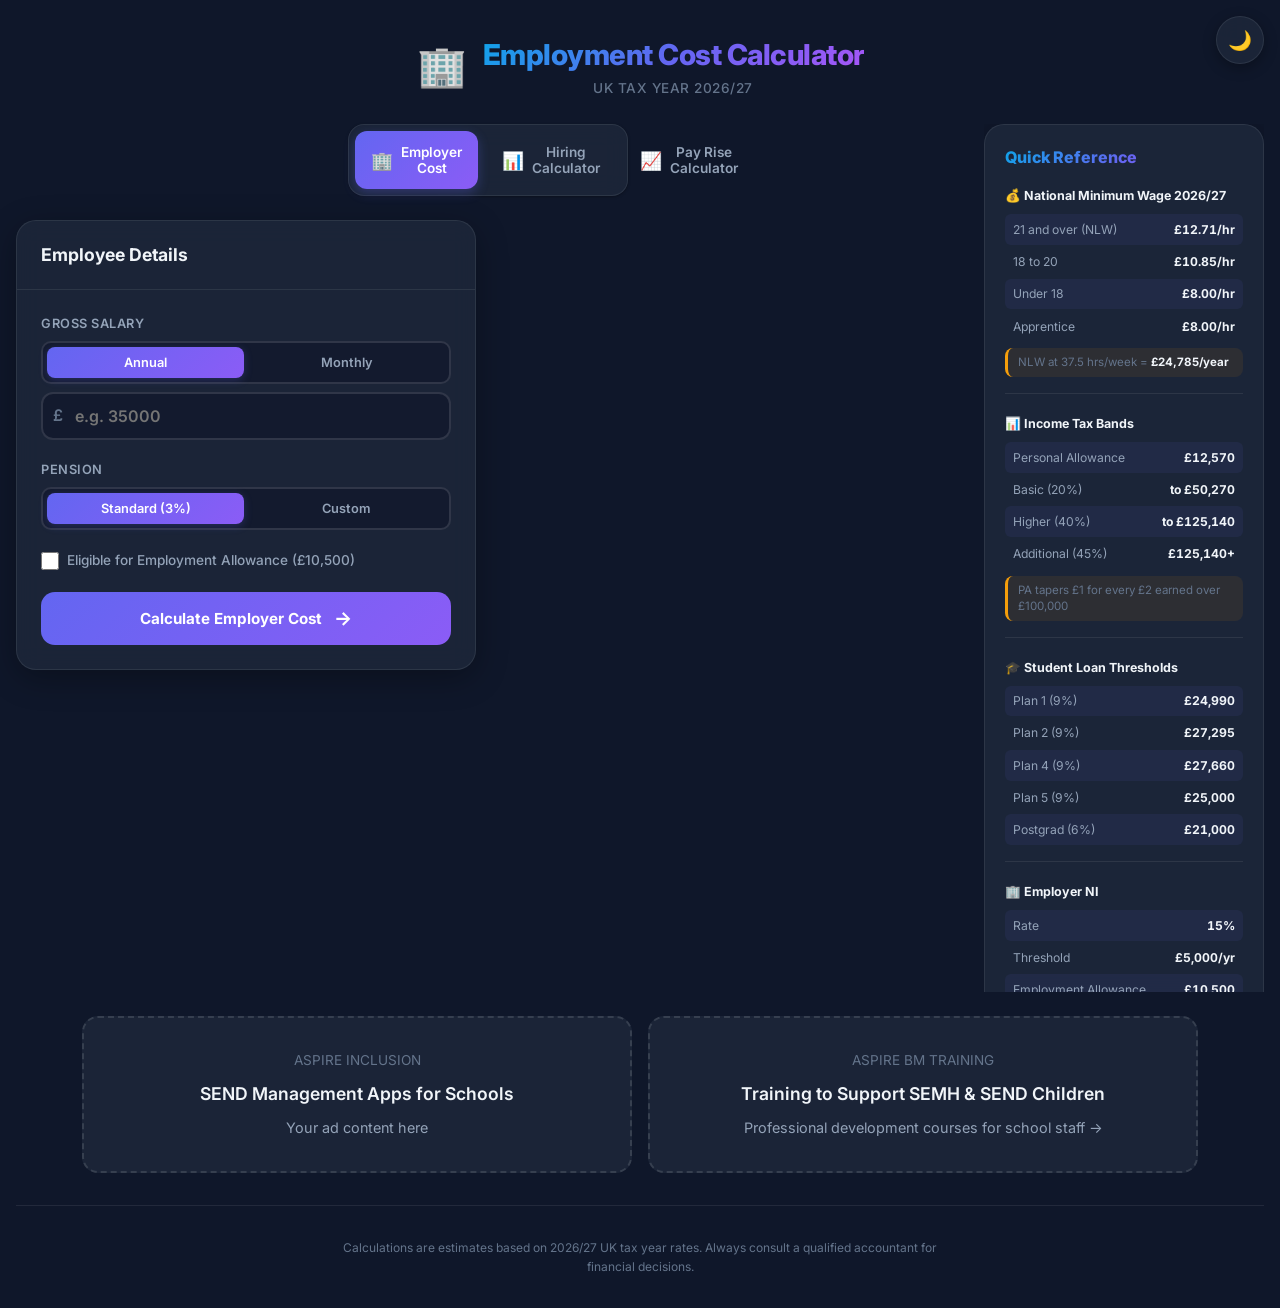
==== business.html @ 7f082a2c "Update Aspire BM Training ad with link and SEMH/SEND description" ====
<!DOCTYPE html>
<html lang="en" data-theme="dark">
<head>
    <meta charset="UTF-8">
    <meta name="viewport" content="width=device-width, initial-scale=1.0">
    <title>UK Employment Cost Calculator | 2026/27 Tax Year</title>
    <meta name="description" content="Calculate UK employment costs including employer NI, pension contributions, hiring impact analysis and pay rise modelling for the 2026/27 tax year.">
    <link rel="preconnect" href="https://fonts.googleapis.com">
    <link rel="preconnect" href="https://fonts.gstatic.com" crossorigin>
    <link href="https://fonts.googleapis.com/css2?family=Inter:wght@300;400;500;600;700;800&display=swap" rel="stylesheet">
    <link rel="stylesheet" href="styles.css">
</head>
<body>
    <!-- Theme Toggle -->
    <button id="themeToggle" class="theme-toggle" aria-label="Toggle theme">
        <span class="theme-icon sun">☀️</span>
        <span class="theme-icon moon">🌙</span>
    </button>

    <div class="app-container">
        <!-- Header -->
        <header class="app-header">
            <div class="header-content">
                <div class="logo-area">
                    <div class="logo-icon">🏢</div>
                    <div>
                        <h1>Employment Cost Calculator</h1>
                        <p class="subtitle">UK Tax Year 2026/27</p>
                    </div>
                </div>


            </div>
        </header>

        <div class="main-layout">
            <!-- Main Content -->
            <main class="main-content">
                <!-- Tab Navigation -->
                <nav class="tab-nav" role="tablist">
                    <button class="tab-btn active" role="tab" data-tab="employer" aria-selected="true" id="tab-employer">
                        <span class="tab-icon">🏢</span>
                        <span class="tab-label">Employer Cost</span>
                    </button>
                    <button class="tab-btn" role="tab" data-tab="hiring" aria-selected="false" id="tab-hiring">
                        <span class="tab-icon">📊</span>
                        <span class="tab-label">Hiring Calculator</span>
                    </button>
                    <button class="tab-btn" role="tab" data-tab="payrise" aria-selected="false" id="tab-payrise">
                        <span class="tab-icon">📈</span>
                        <span class="tab-label">Pay Rise Calculator</span>
                    </button>
                </nav>

                <!-- Tab 1: Employer Cost -->
                <section class="tab-panel active" id="panel-employer" role="tabpanel" aria-labelledby="tab-employer">
                    <div class="panel-grid">
                        <div class="card input-card">
                            <div class="card-header">
                                <h2>Employee Details</h2>
                            </div>
                            <div class="card-body">
                                <div class="form-group">
                                    <label for="er-salary">Gross Salary</label>
                                    <div class="toggle-switch-group" style="margin-bottom:0.5rem;">
                                        <button class="toggle-btn active" id="er-salary-annual" type="button">Annual</button>
                                        <button class="toggle-btn" id="er-salary-monthly" type="button">Monthly</button>
                                    </div>
                                    <div class="input-wrapper currency">
                                        <span class="input-prefix">£</span>
                                        <input type="number" id="er-salary" placeholder="e.g. 35000" min="0" step="100">
                                    </div>
                                    <div class="info-badge" id="er-salary-conversion" style="margin-top:0.4rem;display:none;"></div>
                                </div>

                                <div class="form-group">
                                    <label>Pension</label>
                                    <div class="toggle-switch-group">
                                        <button class="toggle-btn active" id="er-pension-standard" data-pension="standard">Standard (3%)</button>
                                        <button class="toggle-btn" id="er-pension-custom" data-pension="custom">Custom</button>
                                    </div>
                                    <div class="pension-details hidden" id="er-pension-custom-info">
                                        <div class="form-group-sm">
                                            <label for="er-pension-pct">Employer Pension %</label>
                                            <div class="input-wrapper percent">
                                                <input type="number" id="er-pension-pct" value="3" min="0" max="100" step="0.5">
                                                <span class="input-suffix">%</span>
                                            </div>
                                        </div>
                                    </div>
                                </div>

                                <div class="form-group">
                                    <label class="checkbox-label single">
                                        <input type="checkbox" id="er-employment-allowance">
                                        <span class="checkmark"></span>
                                        Eligible for Employment Allowance (£10,500)
                                    </label>
                                </div>

                                <button class="btn-calculate" id="btn-calc-employer" type="button">
                                    <span>Calculate Employer Cost</span>
                                    <span class="btn-icon">→</span>
                                </button>
                            </div>
                        </div>

                        <div class="card results-card" id="employer-results" style="display:none;">
                            <div class="card-header">
                                <h2>Total Employer Cost</h2>
                            </div>
                            <div class="card-body">
                                <div class="hero-result">
                                    <div class="hero-amount">
                                        <div class="hero-label">Monthly Total Cost</div>
                                        <div class="hero-value" id="er-res-monthly-total">£0.00</div>
                                    </div>
                                    <div class="hero-amount secondary">
                                        <div class="hero-label">Annual Total Cost</div>
                                        <div class="hero-value" id="er-res-annual-total">£0.00</div>
                                    </div>
                                </div>

                                <div class="deductions-breakdown">
                                    <h3>Cost Breakdown (Annual)</h3>
                                    <div class="breakdown-list">
                                        <div class="breakdown-row">
                                            <span class="breakdown-label">Gross Salary</span>
                                            <span class="breakdown-value" id="er-res-salary">£0.00</span>
                                        </div>
                                        <div class="breakdown-row">
                                            <span class="breakdown-label">Employer National Insurance</span>
                                            <span class="breakdown-value" id="er-res-erni">£0.00</span>
                                        </div>
                                        <div class="breakdown-row">
                                            <span class="breakdown-label">Employer Pension</span>
                                            <span class="breakdown-value" id="er-res-pension">£0.00</span>
                                        </div>
                                        <div class="breakdown-row" id="er-row-allowance" style="display:none;">
                                            <span class="breakdown-label">Employment Allowance</span>
                                            <span class="breakdown-value positive" id="er-res-allowance">-£0.00</span>
                                        </div>
                                        <div class="breakdown-divider"></div>
                                        <div class="breakdown-row total" id="er-base-total-row">
                                            <span class="breakdown-label">Base Employment Cost</span>
                                            <span class="breakdown-value" id="er-res-base-total">£0.00</span>
                                        </div>
                                    </div>
                                </div>

                                <!-- Additional Costs -->
                                <div class="additional-costs-section">
                                    <h3>Additional Costs</h3>
                                    <div id="additional-costs-list"></div>
                                    <div class="add-cost-form">
                                        <div class="form-row">
                                            <input type="text" id="add-cost-name" placeholder="e.g. Software license" class="input-standard">
                                            <div class="input-wrapper currency small">
                                                <span class="input-prefix">£</span>
                                                <input type="number" id="add-cost-amount" placeholder="Monthly" min="0" step="1">
                                            </div>
                                            <button class="btn-add" id="btn-add-cost" type="button">+ Add</button>
                                        </div>
                                    </div>
                                    <div class="breakdown-divider"></div>
                                    <div class="breakdown-row total grand-total">
                                        <span class="breakdown-label">Total with Additional Costs (Annual)</span>
                                        <span class="breakdown-value" id="er-res-grand-total">£0.00</span>
                                    </div>
                                    <div class="breakdown-row total">
                                        <span class="breakdown-label">Total with Additional Costs (Monthly)</span>
                                        <span class="breakdown-value" id="er-res-grand-total-monthly">£0.00</span>
                                    </div>
                                </div>
                            </div>
                        </div>
                    </div>
                </section>

                <!-- Tab 3: Hiring Calculator -->
                <section class="tab-panel" id="panel-hiring" role="tabpanel" aria-labelledby="tab-hiring">
                    <div class="panel-stack">
                        <div class="card input-card">
                            <div class="card-header">
                                <h2>Company Information</h2>
                            </div>
                            <div class="card-body">
                                <div class="form-row three-col">
                                    <div class="form-group">
                                        <label for="hire-revenue">Annual Revenue</label>
                                        <div class="input-wrapper currency">
                                            <span class="input-prefix">£</span>
                                            <input type="number" id="hire-revenue" placeholder="e.g. 500000" min="0" step="1000">
                                        </div>
                                    </div>
                                    <div class="form-group">
                                        <label for="hire-profit">Annual Profit (before tax)</label>
                                        <div class="input-wrapper currency">
                                            <span class="input-prefix">£</span>
                                            <input type="number" id="hire-profit" placeholder="e.g. 100000" min="0" step="1000">
                                        </div>
                                    </div>
                                    <div class="form-group">
                                        <label for="hire-current-payroll">Current Annual Payroll</label>
                                        <div class="input-wrapper currency">
                                            <span class="input-prefix">£</span>
                                            <input type="number" id="hire-current-payroll" placeholder="e.g. 200000" min="0" step="1000">
                                        </div>
                                    </div>
                                </div>

                                <div class="form-group">
                                    <label class="checkbox-label single">
                                        <input type="checkbox" id="hire-employment-allowance">
                                        <span class="checkmark"></span>
                                        Already claiming Employment Allowance
                                    </label>
                                </div>

                                <button class="btn-calculate" id="btn-calc-payroll" type="button" style="background: linear-gradient(135deg, #0ea5e9 0%, #6366f1 100%);">
                                    <span>Calculate Payroll Summary</span>
                                    <span class="btn-icon">→</span>
                                </button>
                            </div>
                        </div>

                        <div class="card input-card">
                            <div class="card-header">
                                <h2>Current Employees</h2>
                                <button class="btn-small" id="btn-add-employee" type="button">+ Add Employee</button>
                            </div>
                            <div class="card-body">
                                <div id="current-employees-list">
                                    <div class="empty-state">
                                        <p>No employees added yet. Add employees or just use the total payroll figure above.</p>
                                    </div>
                                </div>
                            </div>
                        </div>

                        <!-- Payroll Summary Results -->
                        <div class="card results-card" id="payroll-summary-results" style="display:none;">
                            <div class="card-header">
                                <h2>Current Payroll Summary</h2>
                            </div>
                            <div class="card-body">
                                <div class="impact-grid">
                                    <div class="impact-card">
                                        <div class="impact-label">Total Salaries</div>
                                        <div class="impact-value" id="ps-total-salaries">£0</div>
                                        <div class="impact-sub">Annual gross payroll</div>
                                    </div>
                                    <div class="impact-card">
                                        <div class="impact-label">Total Employer NI</div>
                                        <div class="impact-value" id="ps-total-erni">£0</div>
                                        <div class="impact-sub">15% above £5,000 per employee</div>
                                    </div>
                                    <div class="impact-card">
                                        <div class="impact-label">Total Employer Pension</div>
                                        <div class="impact-value" id="ps-total-pension">£0</div>
                                        <div class="impact-sub">3% on qualifying earnings</div>
                                    </div>
                                    <div class="impact-card">
                                        <div class="impact-label">Total Employment Cost</div>
                                        <div class="impact-value positive-text" id="ps-total-cost">£0</div>
                                        <div class="impact-sub">Salary + NI + Pension</div>
                                    </div>
                                </div>

                                <div class="deductions-breakdown">
                                    <h3>Financial Position</h3>
                                    <div class="breakdown-list">
                                        <div class="breakdown-row">
                                            <span class="breakdown-label">Annual Revenue</span>
                                            <span class="breakdown-value" id="ps-revenue">£0.00</span>
                                        </div>
                                        <div class="breakdown-row">
                                            <span class="breakdown-label">Total Employment Cost</span>
                                            <span class="breakdown-value negative" id="ps-emp-cost">£0.00</span>
                                        </div>
                                        <div class="breakdown-row">
                                            <span class="breakdown-label">Profit Before Tax</span>
                                            <span class="breakdown-value" id="ps-profit">£0.00</span>
                                        </div>
                                        <div class="breakdown-row">
                                            <span class="breakdown-label">Corporation Tax</span>
                                            <span class="breakdown-value negative" id="ps-corp-tax">£0.00</span>
                                        </div>
                                        <div class="breakdown-divider"></div>
                                        <div class="breakdown-row total">
                                            <span class="breakdown-label">Profit After Tax</span>
                                            <span class="breakdown-value" id="ps-profit-after-tax">£0.00</span>
                                        </div>
                                        <div class="breakdown-row">
                                            <span class="breakdown-label">Profit Margin</span>
                                            <span class="breakdown-value" id="ps-margin">0%</span>
                                        </div>
                                        <div class="breakdown-row">
                                            <span class="breakdown-label">Employment Cost per £ Revenue</span>
                                            <span class="breakdown-value" id="ps-cost-per-revenue">£0.00</span>
                                        </div>
                                    </div>
                                </div>

                                <div id="ps-employee-breakdown" style="display:none;">
                                    <div class="deductions-breakdown">
                                        <h3>Per Employee Breakdown</h3>
                                        <div class="comparison-table">
                                            <table>
                                                <thead>
                                                    <tr>
                                                        <th>Employee</th>
                                                        <th>Salary</th>
                                                        <th>Employer NI</th>
                                                        <th>Employer Pension</th>
                                                        <th>Total Cost</th>
                                                    </tr>
                                                </thead>
                                                <tbody id="ps-employee-table-body"></tbody>
                                            </table>
                                        </div>
                                    </div>
                                </div>
                            </div>
                        </div>

                        <div class="card input-card highlight-card">
                            <div class="card-header">
                                <h2>New Hire Details <span class="label-hint">(optional — leave blank for payroll summary only)</span></h2>
                            </div>
                            <div class="card-body">
                                <div class="form-row three-col">
                                    <div class="form-group">
                                        <label for="hire-new-salary">New Hire Salary</label>
                                        <div class="input-wrapper currency">
                                            <span class="input-prefix">£</span>
                                            <input type="number" id="hire-new-salary" placeholder="e.g. 35000" min="0" step="100">
                                        </div>
                                    </div>
                                    <div class="form-group">
                                        <label for="hire-new-pension">Employer Pension %</label>
                                        <div class="input-wrapper percent">
                                            <input type="number" id="hire-new-pension" value="3" min="0" max="100" step="0.5">
                                            <span class="input-suffix">%</span>
                                        </div>
                                    </div>
                                    <div class="form-group">
                                        <label for="hire-new-extras">Additional Monthly Costs</label>
                                        <div class="input-wrapper currency">
                                            <span class="input-prefix">£</span>
                                            <input type="number" id="hire-new-extras" value="0" min="0" step="10">
                                        </div>
                                    </div>
                                </div>

                                <button class="btn-calculate" id="btn-calc-hiring" type="button">
                                    <span>Model New Hire Impact</span>
                                    <span class="btn-icon">→</span>
                                </button>
                            </div>
                        </div>

                        <!-- Hiring Results -->
                        <div class="card results-card" id="hiring-results" style="display:none;">
                            <div class="card-header">
                                <h2>Hiring Impact Analysis</h2>
                            </div>
                            <div class="card-body">
                                <div class="impact-grid">
                                    <div class="impact-card">
                                        <div class="impact-label">True Cost of Hire</div>
                                        <div class="impact-value" id="hire-res-true-cost">£0</div>
                                        <div class="impact-sub">Annual total including ER NI & pension</div>
                                    </div>
                                    <div class="impact-card">
                                        <div class="impact-label">Corporation Tax Saved</div>
                                        <div class="impact-value positive-text" id="hire-res-tax-saving">£0</div>
                                        <div class="impact-sub">Employment costs are tax-deductible</div>
                                    </div>
                                    <div class="impact-card">
                                        <div class="impact-label">Net Cost After Tax Relief</div>
                                        <div class="impact-value" id="hire-res-net-cost">£0</div>
                                        <div class="impact-sub">True impact on the bottom line</div>
                                    </div>
                                    <div class="impact-card">
                                        <div class="impact-label">Monthly Impact</div>
                                        <div class="impact-value" id="hire-res-monthly-impact">£0</div>
                                        <div class="impact-sub">Net monthly cost after tax relief</div>
                                    </div>
                                </div>

                                <div class="comparison-table">
                                    <h3>Before vs After Comparison</h3>
                                    <table>
                                        <thead>
                                            <tr>
                                                <th></th>
                                                <th>Before Hire</th>
                                                <th>After Hire</th>
                                                <th>Change</th>
                                            </tr>
                                        </thead>
                                        <tbody>
                                            <tr>
                                                <td>Revenue</td>
                                                <td id="hire-cmp-revenue-before">£0</td>
                                                <td id="hire-cmp-revenue-after">£0</td>
                                                <td id="hire-cmp-revenue-change">–</td>
                                            </tr>
                                            <tr>
                                                <td>Total Payroll Cost</td>
                                                <td id="hire-cmp-payroll-before">£0</td>
                                                <td id="hire-cmp-payroll-after">£0</td>
                                                <td id="hire-cmp-payroll-change">£0</td>
                                            </tr>
                                            <tr>
                                                <td>Total Employer NI</td>
                                                <td id="hire-cmp-erni-before">£0</td>
                                                <td id="hire-cmp-erni-after">£0</td>
                                                <td id="hire-cmp-erni-change">£0</td>
                                            </tr>
                                            <tr id="hire-row-ea" style="display:none;">
                                                <td colspan="4" id="hire-ea-note" style="font-size:0.82rem;color:var(--accent-green);padding-top:0;"></td>
                                            </tr>
                                            <tr>
                                                <td>Employer Pension (on new hire)</td>
                                                <td>–</td>
                                                <td id="hire-cmp-pension">£0</td>
                                                <td id="hire-cmp-pension-change">£0</td>
                                            </tr>
                                            <tr>
                                                <td>Profit Before Tax</td>
                                                <td id="hire-cmp-profit-before">£0</td>
                                                <td id="hire-cmp-profit-after">£0</td>
                                                <td id="hire-cmp-profit-change" class="negative-text">£0</td>
                                            </tr>
                                            <tr>
                                                <td>Corporation Tax</td>
                                                <td id="hire-cmp-ct-before">£0</td>
                                                <td id="hire-cmp-ct-after">£0</td>
                                                <td id="hire-cmp-ct-change" class="positive-text">£0</td>
                                            </tr>
                                            <tr class="total-row">
                                                <td>Profit After Tax</td>
                                                <td id="hire-cmp-pat-before">£0</td>
                                                <td id="hire-cmp-pat-after">£0</td>
                                                <td id="hire-cmp-pat-change">£0</td>
                                            </tr>
                                            <tr>
                                                <td>Profit Margin</td>
                                                <td id="hire-cmp-margin-before">0%</td>
                                                <td id="hire-cmp-margin-after">0%</td>
                                                <td id="hire-cmp-margin-change">0%</td>
                                            </tr>
                                        </tbody>
                                    </table>
                                </div>
                            </div>
                        </div>
                    </div>
                </section>

                <!-- Tab 4: Pay Rise Calculator -->
                <section class="tab-panel" id="panel-payrise" role="tabpanel" aria-labelledby="tab-payrise">
                    <div class="panel-stack">
                        <div class="card input-card">
                            <div class="card-header">
                                <h2>Workforce Pay Rise</h2>
                                <div style="display:flex;gap:0.5rem;">
                                    <button class="btn-small" id="btn-copy-from-hiring" type="button" style="background:var(--accent-secondary);color:#fff;border-color:var(--accent-secondary);">📋 Copy from Hiring</button>
                                    <button class="btn-small" id="btn-add-pr-employee" type="button">+ Add Employee</button>
                                </div>
                            </div>
                            <div class="card-body">
                                <div class="form-group">
                                    <label>Apply Workforce-Wide Raise</label>
                                    <div class="form-row">
                                        <div class="input-wrapper percent" style="flex:1;">
                                            <input type="number" id="pr-workforce-pct" placeholder="e.g. 3" min="0" max="100" step="0.5" value="">
                                            <span class="input-suffix">%</span>
                                        </div>
                                        <button class="btn-add" id="btn-apply-workforce-raise" type="button" style="white-space:nowrap;">Apply to All</button>
                                    </div>
                                </div>

                                <div class="breakdown-divider" style="margin: 0.75rem 0;"></div>

                                <div id="pr-employees-list">
                                    <div class="empty-state">
                                        <p>Add employees to model pay rises. Enter their current salary and the proposed new salary or raise %.</p>
                                    </div>
                                </div>
                            </div>
                        </div>

                        <div class="card input-card">
                            <div class="card-body" style="padding: 0.75rem 1.5rem;">
                                <button class="btn-calculate" id="btn-calc-payrise" type="button">
                                    <span>Calculate Pay Rise Impact</span>
                                    <span class="btn-icon">→</span>
                                </button>
                            </div>
                        </div>

                        <!-- Pay Rise Results -->
                        <div class="card results-card" id="payrise-results" style="display:none;">
                            <div class="card-header">
                                <h2>Pay Rise Impact Analysis</h2>
                            </div>
                            <div class="card-body">
                                <div class="impact-grid">
                                    <div class="impact-card">
                                        <div class="impact-label">Total Salary Increase</div>
                                        <div class="impact-value" id="pr-res-salary-increase">£0</div>
                                        <div class="impact-sub">Annual additional salary cost</div>
                                    </div>
                                    <div class="impact-card">
                                        <div class="impact-label">Additional Employer NI</div>
                                        <div class="impact-value" id="pr-res-ni-increase">£0</div>
                                        <div class="impact-sub">Extra NI from higher salaries</div>
                                    </div>
                                    <div class="impact-card">
                                        <div class="impact-label">Additional Pension</div>
                                        <div class="impact-value" id="pr-res-pension-increase">£0</div>
                                        <div class="impact-sub">Extra employer pension cost</div>
                                    </div>
                                    <div class="impact-card">
                                        <div class="impact-label">Total Extra Cost</div>
                                        <div class="impact-value negative-text" id="pr-res-total-increase">£0</div>
                                        <div class="impact-sub">Full cost of pay rises</div>
                                    </div>
                                </div>

                                <div class="comparison-table">
                                    <h3>Before vs After Comparison</h3>
                                    <table>
                                        <thead>
                                            <tr>
                                                <th>Employee</th>
                                                <th>Current Salary</th>
                                                <th>New Salary</th>
                                                <th>Raise</th>
                                                <th>Old Total Cost</th>
                                                <th>New Total Cost</th>
                                                <th>Extra Cost</th>
                                            </tr>
                                        </thead>
                                        <tbody id="pr-results-table-body"></tbody>
                                    </table>
                                </div>

                                <div class="hero-result" style="margin-top: 1.5rem;">
                                    <div class="hero-amount">
                                        <div class="hero-label">Monthly Extra Cost</div>
                                        <div class="hero-value" id="pr-res-monthly-extra">£0.00</div>
                                    </div>
                                    <div class="hero-amount secondary">
                                        <div class="hero-label">Annual Extra Cost</div>
                                        <div class="hero-value" id="pr-res-annual-extra">£0.00</div>
                                    </div>
                                </div>

                                <div class="comparison-table" style="margin-top:1.5rem;">
                                    <h3>Indicative Take-Home Pay</h3>
                                    <div class="info-badge" style="margin-bottom:0.75rem;">Assumes no student loan, standard auto-enrolment pension (5% employee). These are estimates — individual circumstances may vary.</div>
                                    <table>
                                        <thead>
                                            <tr>
                                                <th>Employee</th>
                                                <th>Current Salary</th>
                                                <th>Old Monthly Take-Home</th>
                                                <th>New Monthly Take-Home</th>
                                                <th>Monthly Change</th>
                                                <th>Annual Change</th>
                                            </tr>
                                        </thead>
                                        <tbody id="pr-takehome-table-body"></tbody>
                                    </table>
                                </div>
                            </div>
                        </div>
                    </div>
                </section>
            </main>

            <!-- Reference Sidebar -->
            <aside class="reference-sidebar" id="reference-sidebar">
                <button class="sidebar-toggle" id="sidebar-toggle" aria-label="Toggle reference panel">
                    <span>ℹ️</span>
                </button>
                <div class="sidebar-content">
                    <h3>Quick Reference</h3>

                    <div class="ref-section">
                        <h4>💰 National Minimum Wage 2026/27</h4>
                        <div class="ref-table">
                            <div class="ref-row">
                                <span>21 and over (NLW)</span>
                                <span class="ref-value">£12.71/hr</span>
                            </div>
                            <div class="ref-row">
                                <span>18 to 20</span>
                                <span class="ref-value">£10.85/hr</span>
                            </div>
                            <div class="ref-row">
                                <span>Under 18</span>
                                <span class="ref-value">£8.00/hr</span>
                            </div>
                            <div class="ref-row">
                                <span>Apprentice</span>
                                <span class="ref-value">£8.00/hr</span>
                            </div>
                        </div>
                        <div class="ref-note">
                            <p>NLW at 37.5 hrs/week = <strong>£24,785/year</strong></p>
                        </div>
                    </div>

                    <div class="ref-section">
                        <h4>📊 Income Tax Bands</h4>
                        <div class="ref-table">
                            <div class="ref-row">
                                <span>Personal Allowance</span>
                                <span class="ref-value">£12,570</span>
                            </div>
                            <div class="ref-row">
                                <span>Basic (20%)</span>
                                <span class="ref-value">to £50,270</span>
                            </div>
                            <div class="ref-row">
                                <span>Higher (40%)</span>
                                <span class="ref-value">to £125,140</span>
                            </div>
                            <div class="ref-row">
                                <span>Additional (45%)</span>
                                <span class="ref-value">£125,140+</span>
                            </div>
                        </div>
                        <div class="ref-note">
                            <p>PA tapers £1 for every £2 earned over £100,000</p>
                        </div>
                    </div>

                    <div class="ref-section">
                        <h4>🎓 Student Loan Thresholds</h4>
                        <div class="ref-table">
                            <div class="ref-row">
                                <span>Plan 1 (9%)</span>
                                <span class="ref-value">£24,990</span>
                            </div>
                            <div class="ref-row">
                                <span>Plan 2 (9%)</span>
                                <span class="ref-value">£27,295</span>
                            </div>
                            <div class="ref-row">
                                <span>Plan 4 (9%)</span>
                                <span class="ref-value">£27,660</span>
                            </div>
                            <div class="ref-row">
                                <span>Plan 5 (9%)</span>
                                <span class="ref-value">£25,000</span>
                            </div>
                            <div class="ref-row">
                                <span>Postgrad (6%)</span>
                                <span class="ref-value">£21,000</span>
                            </div>
                        </div>
                    </div>

                    <div class="ref-section">
                        <h4>🏢 Employer NI</h4>
                        <div class="ref-table">
                            <div class="ref-row">
                                <span>Rate</span>
                                <span class="ref-value">15%</span>
                            </div>
                            <div class="ref-row">
                                <span>Threshold</span>
                                <span class="ref-value">£5,000/yr</span>
                            </div>
                            <div class="ref-row">
                                <span>Employment Allowance</span>
                                <span class="ref-value">£10,500</span>
                            </div>
                        </div>
                    </div>

                    <div class="ref-section">
                        <h4>👶 Child Benefit 2026/27</h4>
                        <div class="ref-table">
                            <div class="ref-row">
                                <span>First child</span>
                                <span class="ref-value">£26.05/wk</span>
                            </div>
                            <div class="ref-row">
                                <span>Each additional</span>
                                <span class="ref-value">£17.25/wk</span>
                            </div>
                        </div>
                        <div class="ref-note">
                            <p>HICBC applies if income is £60,000–£80,000. 1% clawback per £200 over £60,000.</p>
                        </div>
                    </div>

                    <div class="ref-section">
                        <h4>🏛️ Corporation Tax</h4>
                        <div class="ref-table">
                            <div class="ref-row">
                                <span>Small profits (≤£50k)</span>
                                <span class="ref-value">19%</span>
                            </div>
                            <div class="ref-row">
                                <span>Main rate (≥£250k)</span>
                                <span class="ref-value">25%</span>
                            </div>
                            <div class="ref-row">
                                <span>Marginal relief</span>
                                <span class="ref-value">£50k–£250k</span>
                            </div>
                        </div>
                    </div>

                    <div class="ref-section">
                        <h4>🏦 Workplace Pension</h4>
                        <div class="ref-table">
                            <div class="ref-row">
                                <span>Min employee</span>
                                <span class="ref-value">5%</span>
                            </div>
                            <div class="ref-row">
                                <span>Min employer</span>
                                <span class="ref-value">3%</span>
                            </div>
                            <div class="ref-row">
                                <span>Total minimum</span>
                                <span class="ref-value">8%</span>
                            </div>
                        </div>
                    </div>
                </div>
            </aside>
        </div>

        <!-- Ad Space -->
        <div style="display:flex;gap:1rem;flex-wrap:wrap;justify-content:center;margin-top:1.5rem;">
            <div class="ad-slot" style="flex:1;min-width:280px;max-width:550px;background:var(--bg-card);border:2px dashed var(--border-input);border-radius:16px;padding:2rem;text-align:center;">
                <p style="color:var(--text-muted);font-size:0.85rem;margin-bottom:0.5rem;">ASPIRE INCLUSION</p>
                <p style="font-size:1.1rem;font-weight:600;color:var(--text-primary);">SEND Management Apps for Schools</p>
                <p style="color:var(--text-secondary);font-size:0.9rem;margin-top:0.5rem;">Your ad content here</p>
            </div>
            <a href="https://aspirebm.thinkific.com/" target="_blank" rel="noopener" class="ad-slot" style="flex:1;min-width:280px;max-width:550px;background:var(--bg-card);border:2px dashed var(--border-input);border-radius:16px;padding:2rem;text-align:center;text-decoration:none;transition:border-color 0.3s,transform 0.2s;display:block;" onmouseover="this.style.borderColor='var(--accent-purple)';this.style.transform='translateY(-2px)'" onmouseout="this.style.borderColor='var(--border-input)';this.style.transform=''">
                <p style="color:var(--text-muted);font-size:0.85rem;margin-bottom:0.5rem;">ASPIRE BM TRAINING</p>
                <p style="font-size:1.1rem;font-weight:600;color:var(--text-primary);">Training to Support SEMH &amp; SEND Children</p>
                <p style="color:var(--text-secondary);font-size:0.9rem;margin-top:0.5rem;">Professional development courses for school staff →</p>
            </a>
        </div>

        <footer class="app-footer">
            <p>Calculations are estimates based on 2026/27 UK tax year rates. Always consult a qualified accountant for financial decisions.</p>
        </footer>
    </div>

    <script src="calculator.js"></script>
</body>
</html>
---- styles.css ----
/* ===== CSS Variables & Design Tokens ===== */
:root {
    --font-family: 'Inter', -apple-system, BlinkMacSystemFont, 'Segoe UI', sans-serif;

    /* Light theme */
    --bg-primary: #f0f4f8;
    --bg-secondary: #ffffff;
    --bg-card: rgba(255, 255, 255, 0.85);
    --bg-card-hover: rgba(255, 255, 255, 0.95);
    --bg-input: #f7f9fc;
    --bg-sidebar: rgba(255, 255, 255, 0.9);
    --text-primary: #1a202c;
    --text-secondary: #4a5568;
    --text-muted: #718096;
    --border-color: rgba(0, 0, 0, 0.08);
    --border-input: #e2e8f0;
    --shadow-sm: 0 1px 3px rgba(0,0,0,0.06);
    --shadow-md: 0 4px 14px rgba(0,0,0,0.08);
    --shadow-lg: 0 10px 40px rgba(0,0,0,0.1);
    --shadow-card: 0 8px 32px rgba(0,0,0,0.06);
    --gradient-primary: linear-gradient(135deg, #667eea 0%, #764ba2 100%);
    --gradient-accent: linear-gradient(135deg, #0ea5e9 0%, #6366f1 50%, #a855f7 100%);
    --gradient-hero: linear-gradient(135deg, #10b981 0%, #059669 100%);
    --gradient-btn: linear-gradient(135deg, #6366f1 0%, #8b5cf6 100%);
    --accent-primary: #6366f1;
    --accent-secondary: #8b5cf6;
    --accent-green: #10b981;
    --accent-red: #ef4444;
    --accent-amber: #f59e0b;
    --tab-active-bg: var(--gradient-btn);
    --tab-inactive-bg: transparent;
    --tab-active-text: #ffffff;
    --tab-inactive-text: var(--text-secondary);
    --positive-color: #10b981;
    --negative-color: #ef4444;
    --badge-bg: rgba(99, 102, 241, 0.1);
    --badge-text: #6366f1;
    --ref-bg: rgba(99, 102, 241, 0.04);
    --scrollbar-track: #f1f5f9;
    --scrollbar-thumb: #cbd5e1;
    --table-stripe: rgba(99, 102, 241, 0.03);
    --table-header-bg: rgba(99, 102, 241, 0.06);
    --glass-blur: 12px;
}

[data-theme="dark"] {
    --bg-primary: #0f172a;
    --bg-secondary: #1e293b;
    --bg-card: rgba(30, 41, 59, 0.8);
    --bg-card-hover: rgba(30, 41, 59, 0.95);
    --bg-input: rgba(15, 23, 42, 0.6);
    --bg-sidebar: rgba(30, 41, 59, 0.85);
    --text-primary: #f1f5f9;
    --text-secondary: #94a3b8;
    --text-muted: #64748b;
    --border-color: rgba(255, 255, 255, 0.08);
    --border-input: rgba(255, 255, 255, 0.12);
    --shadow-sm: 0 1px 3px rgba(0,0,0,0.3);
    --shadow-md: 0 4px 14px rgba(0,0,0,0.3);
    --shadow-lg: 0 10px 40px rgba(0,0,0,0.4);
    --shadow-card: 0 8px 32px rgba(0,0,0,0.3);
    --badge-bg: rgba(99, 102, 241, 0.2);
    --badge-text: #a5b4fc;
    --ref-bg: rgba(99, 102, 241, 0.08);
    --scrollbar-track: #1e293b;
    --scrollbar-thumb: #475569;
    --table-stripe: rgba(99, 102, 241, 0.06);
    --table-header-bg: rgba(99, 102, 241, 0.12);
}

/* ===== Base Reset ===== */
*, *::before, *::after { box-sizing: border-box; margin: 0; padding: 0; }

html {
    font-size: 16px;
    scroll-behavior: smooth;
}

body {
    font-family: var(--font-family);
    background: var(--bg-primary);
    color: var(--text-primary);
    line-height: 1.6;
    min-height: 100vh;
    transition: background-color 0.4s ease, color 0.3s ease;
}

/* Scrollbar */
::-webkit-scrollbar { width: 6px; }
::-webkit-scrollbar-track { background: var(--scrollbar-track); }
::-webkit-scrollbar-thumb { background: var(--scrollbar-thumb); border-radius: 3px; }

/* ===== Theme Toggle ===== */
.theme-toggle {
    position: fixed;
    top: 1rem;
    right: 1rem;
    z-index: 1000;
    width: 48px;
    height: 48px;
    border: none;
    border-radius: 50%;
    background: var(--bg-card);
    backdrop-filter: blur(var(--glass-blur));
    box-shadow: var(--shadow-md);
    cursor: pointer;
    display: flex;
    align-items: center;
    justify-content: center;
    transition: all 0.3s ease;
    border: 1px solid var(--border-color);
}

.theme-toggle:hover {
    transform: scale(1.1);
    box-shadow: var(--shadow-lg);
}

.theme-icon { font-size: 1.2rem; position: absolute; transition: all 0.3s ease; }
[data-theme="dark"] .theme-icon.moon { opacity: 1; transform: rotate(0deg); }
[data-theme="dark"] .theme-icon.sun { opacity: 0; transform: rotate(180deg); }
[data-theme="light"] .theme-icon.sun,
:root:not([data-theme="dark"]) .theme-icon.sun { opacity: 1; transform: rotate(0deg); }
[data-theme="light"] .theme-icon.moon,
:root:not([data-theme="dark"]) .theme-icon.moon { opacity: 0; transform: rotate(-180deg); }

/* ===== App Container ===== */
.app-container {
    max-width: 1440px;
    margin: 0 auto;
    padding: 0 1rem;
}

/* ===== Header ===== */
.app-header {
    padding: 2rem 0 1.5rem;
    text-align: center;
}

.header-content {
    display: flex;
    justify-content: center;
}

.logo-area {
    display: flex;
    align-items: center;
    gap: 1rem;
}

.logo-icon {
    font-size: 2.5rem;
    animation: float 3s ease-in-out infinite;
}

@keyframes float {
    0%, 100% { transform: translateY(0); }
    50% { transform: translateY(-6px); }
}

.app-header h1 {
    font-size: 1.8rem;
    font-weight: 800;
    background: var(--gradient-accent);
    -webkit-background-clip: text;
    -webkit-text-fill-color: transparent;
    background-clip: text;
    letter-spacing: -0.5px;
}

.subtitle {
    font-size: 0.85rem;
    color: var(--text-muted);
    font-weight: 500;
    letter-spacing: 0.5px;
    text-transform: uppercase;
}

/* ===== Main Layout ===== */
.main-layout {
    display: flex;
    gap: 1.5rem;
    align-items: flex-start;
}

.main-content {
    flex: 1;
    min-width: 0;
}

/* ===== Tab Navigation ===== */
.tab-nav {
    display: flex;
    gap: 0.5rem;
    padding: 0.4rem;
    background: var(--bg-card);
    backdrop-filter: blur(var(--glass-blur));
    border-radius: 16px;
    margin-bottom: 1.5rem;
    box-shadow: var(--shadow-sm);
    border: 1px solid var(--border-color);
}

.tab-btn {
    flex: 1;
    padding: 0.8rem 1rem;
    border: none;
    border-radius: 12px;
    background: var(--tab-inactive-bg);
    color: var(--tab-inactive-text);
    font-family: var(--font-family);
    font-size: 0.85rem;
    font-weight: 600;
    cursor: pointer;
    transition: all 0.3s cubic-bezier(0.4, 0, 0.2, 1);
    display: flex;
    align-items: center;
    justify-content: center;
    gap: 0.5rem;
}

.tab-btn:hover:not(.active) {
    background: var(--ref-bg);
    color: var(--text-primary);
}

.tab-btn.active {
    background: var(--tab-active-bg);
    color: var(--tab-active-text);
    box-shadow: 0 4px 12px rgba(99, 102, 241, 0.3);
}

.tab-icon { font-size: 1.1rem; }

/* ===== Tab Panels ===== */
.tab-panel {
    display: none;
    animation: fadeIn 0.4s ease;
}

.tab-panel.active { display: block; }

@keyframes fadeIn {
    from { opacity: 0; transform: translateY(8px); }
    to { opacity: 1; transform: translateY(0); }
}

/* ===== Panel Layouts ===== */
.panel-grid {
    display: grid;
    grid-template-columns: 1fr 1fr;
    gap: 1.5rem;
}

.panel-stack {
    display: flex;
    flex-direction: column;
    gap: 1.5rem;
}

/* ===== Cards ===== */
.card {
    background: var(--bg-card);
    backdrop-filter: blur(var(--glass-blur));
    border-radius: 20px;
    border: 1px solid var(--border-color);
    box-shadow: var(--shadow-card);
    overflow: hidden;
    transition: all 0.3s ease;
}

.card:hover {
    box-shadow: var(--shadow-lg);
    border-color: rgba(99, 102, 241, 0.15);
}

.highlight-card {
    border: 1px solid rgba(99, 102, 241, 0.25);
    background: linear-gradient(135deg, var(--bg-card) 0%, rgba(99, 102, 241, 0.05) 100%);
}

.card-header {
    padding: 1.25rem 1.5rem;
    border-bottom: 1px solid var(--border-color);
    display: flex;
    align-items: center;
    justify-content: space-between;
}

.card-header h2 {
    font-size: 1.1rem;
    font-weight: 700;
    color: var(--text-primary);
}

.card-body {
    padding: 1.5rem;
}

/* ===== Form Elements ===== */
.form-group {
    margin-bottom: 1.25rem;
}

.form-group label {
    display: block;
    font-size: 0.8rem;
    font-weight: 600;
    color: var(--text-secondary);
    margin-bottom: 0.4rem;
    text-transform: uppercase;
    letter-spacing: 0.5px;
}

.label-hint {
    text-transform: none;
    font-weight: 400;
    font-size: 0.75rem;
    color: var(--text-muted);
}

.input-wrapper {
    position: relative;
    display: flex;
    align-items: center;
}

.input-wrapper.currency input,
.input-wrapper.percent input {
    width: 100%;
    padding: 0.75rem 1rem;
    border: 2px solid var(--border-input);
    border-radius: 12px;
    background: var(--bg-input);
    color: var(--text-primary);
    font-family: var(--font-family);
    font-size: 1rem;
    font-weight: 600;
    transition: all 0.3s ease;
    outline: none;
}

.input-wrapper.currency input { padding-left: 2rem; }

.input-prefix {
    position: absolute;
    left: 0.75rem;
    color: var(--text-muted);
    font-weight: 600;
    font-size: 1rem;
    z-index: 1;
}

.input-suffix {
    position: absolute;
    right: 0.75rem;
    color: var(--text-muted);
    font-weight: 600;
    font-size: 0.9rem;
}

.input-standard {
    width: 100%;
    padding: 0.75rem 1rem;
    border: 2px solid var(--border-input);
    border-radius: 12px;
    background: var(--bg-input);
    color: var(--text-primary);
    font-family: var(--font-family);
    font-size: 1rem;
    font-weight: 600;
    transition: all 0.3s ease;
    outline: none;
}

.input-wrapper input:focus,
.input-standard:focus {
    border-color: var(--accent-primary);
    box-shadow: 0 0 0 3px rgba(99, 102, 241, 0.15);
}

/* Remove spinners */
input[type="number"]::-webkit-inner-spin-button,
input[type="number"]::-webkit-outer-spin-button {
    -webkit-appearance: none;
    margin: 0;
}
input[type="number"] { -moz-appearance: textfield; }

/* ===== Checkbox ===== */
.checkbox-group {
    display: flex;
    flex-wrap: wrap;
    gap: 0.5rem;
}

.checkbox-label {
    display: flex !important;
    align-items: center;
    gap: 0.5rem;
    padding: 0.5rem 0.85rem;
    background: var(--bg-input);
    border: 2px solid var(--border-input);
    border-radius: 10px;
    cursor: pointer;
    font-size: 0.85rem !important;
    font-weight: 500 !important;
    color: var(--text-secondary) !important;
    text-transform: none !important;
    letter-spacing: 0 !important;
    transition: all 0.2s ease;
    margin-bottom: 0 !important;
}

.checkbox-label.single {
    margin-bottom: 0;
    background: transparent;
    border: none;
    padding: 0;
}

.checkbox-label:hover {
    border-color: var(--accent-primary);
    color: var(--text-primary) !important;
}

.checkbox-label input[type="checkbox"] {
    width: 18px;
    height: 18px;
    accent-color: var(--accent-primary);
    cursor: pointer;
}

.checkbox-label input[type="checkbox"]:checked + .checkmark {
    display: none;
}

.checkmark { display: none; }

/* ===== Toggle Switch ===== */
.toggle-switch-group {
    display: flex;
    gap: 0.25rem;
    padding: 0.25rem;
    background: var(--bg-input);
    border-radius: 10px;
    border: 2px solid var(--border-input);
    margin-bottom: 0.75rem;
}

.toggle-btn {
    flex: 1;
    padding: 0.5rem 1rem;
    border: none;
    border-radius: 8px;
    background: transparent;
    color: var(--text-secondary);
    font-family: var(--font-family);
    font-size: 0.8rem;
    font-weight: 600;
    cursor: pointer;
    transition: all 0.2s ease;
}

.toggle-btn.active {
    background: var(--gradient-btn);
    color: white;
    box-shadow: 0 2px 8px rgba(99, 102, 241, 0.25);
}

/* ===== Pension Details ===== */
.pension-details { margin-top: 0.5rem; }
.hidden { display: none !important; }

.info-badge {
    display: inline-block;
    padding: 0.4rem 0.8rem;
    background: var(--badge-bg);
    color: var(--badge-text);
    border-radius: 8px;
    font-size: 0.8rem;
    font-weight: 600;
}

.form-row {
    display: flex;
    gap: 0.75rem;
    align-items: flex-end;
}

.form-row.three-col {
    display: grid;
    grid-template-columns: repeat(3, 1fr);
    gap: 1rem;
}

.form-group-sm {
    flex: 1;
}

.form-group-sm label {
    display: block;
    font-size: 0.75rem;
    font-weight: 600;
    color: var(--text-muted);
    margin-bottom: 0.3rem;
}

/* ===== Button ===== */
.btn-calculate {
    width: 100%;
    padding: 0.9rem 1.5rem;
    border: none;
    border-radius: 14px;
    background: var(--gradient-btn);
    color: white;
    font-family: var(--font-family);
    font-size: 0.95rem;
    font-weight: 700;
    cursor: pointer;
    display: flex;
    align-items: center;
    justify-content: center;
    gap: 0.75rem;
    transition: all 0.3s cubic-bezier(0.4, 0, 0.2, 1);
    margin-top: 0.5rem;
    position: relative;
    overflow: hidden;
}

.btn-calculate::before {
    content: '';
    position: absolute;
    inset: 0;
    background: linear-gradient(135deg, rgba(255,255,255,0.1) 0%, transparent 100%);
    opacity: 0;
    transition: opacity 0.3s ease;
}

.btn-calculate:hover {
    transform: translateY(-2px);
    box-shadow: 0 8px 25px rgba(99, 102, 241, 0.4);
}

.btn-calculate:hover::before { opacity: 1; }

.btn-calculate:active {
    transform: translateY(0);
}

.btn-icon {
    font-size: 1.2rem;
    transition: transform 0.3s ease;
}

.btn-calculate:hover .btn-icon {
    transform: translateX(4px);
}

.btn-small {
    padding: 0.4rem 0.8rem;
    border: 2px solid var(--accent-primary);
    border-radius: 8px;
    background: transparent;
    color: var(--accent-primary);
    font-family: var(--font-family);
    font-size: 0.75rem;
    font-weight: 600;
    cursor: pointer;
    transition: all 0.2s ease;
}

.btn-small:hover {
    background: var(--accent-primary);
    color: white;
}

.btn-add {
    padding: 0.65rem 1rem;
    border: none;
    border-radius: 10px;
    background: var(--accent-green);
    color: white;
    font-family: var(--font-family);
    font-size: 0.8rem;
    font-weight: 700;
    cursor: pointer;
    transition: all 0.2s ease;
    white-space: nowrap;
}

.btn-add:hover {
    transform: translateY(-1px);
    box-shadow: 0 4px 12px rgba(16, 185, 129, 0.3);
}

/* ===== Hero Result ===== */
.hero-result {
    display: grid;
    grid-template-columns: 1fr 1fr;
    gap: 1rem;
    margin-bottom: 1.5rem;
}

.hero-amount {
    background: var(--gradient-hero);
    border-radius: 16px;
    padding: 1.25rem;
    text-align: center;
    color: white;
}

.hero-amount.secondary {
    background: var(--gradient-primary);
}

.hero-label {
    font-size: 0.75rem;
    font-weight: 600;
    text-transform: uppercase;
    letter-spacing: 0.5px;
    opacity: 0.9;
    margin-bottom: 0.25rem;
}

.hero-value {
    font-size: 1.6rem;
    font-weight: 800;
    letter-spacing: -0.5px;
}

/* ===== Breakdown Section ===== */
.deductions-breakdown {
    margin-bottom: 1.5rem;
}

.deductions-breakdown h3,
.additional-costs-section h3,
.pension-summary h3,
.comparison-table h3 {
    font-size: 0.85rem;
    font-weight: 700;
    color: var(--text-secondary);
    text-transform: uppercase;
    letter-spacing: 0.5px;
    margin-bottom: 0.75rem;
}

.breakdown-list {
    display: flex;
    flex-direction: column;
    gap: 0.1rem;
}

.breakdown-row {
    display: flex;
    justify-content: space-between;
    align-items: center;
    padding: 0.6rem 0;
}

.breakdown-label {
    font-size: 0.88rem;
    color: var(--text-secondary);
    font-weight: 500;
}

.breakdown-value {
    font-size: 0.9rem;
    font-weight: 700;
    font-variant-numeric: tabular-nums;
}

.breakdown-value.positive { color: var(--accent-green); }
.breakdown-value.negative { color: var(--text-primary); }
.positive-text { color: var(--accent-green) !important; }
.negative-text { color: var(--accent-red) !important; }

.breakdown-divider {
    height: 1px;
    background: var(--border-color);
    margin: 0.25rem 0;
}

.breakdown-row.deduction .breakdown-label::before {
    content: '';
    display: inline-block;
    width: 6px;
    height: 6px;
    border-radius: 50%;
    background: var(--accent-red);
    margin-right: 0.5rem;
    vertical-align: middle;
}

.breakdown-row.total {
    padding-top: 0.75rem;
}

.breakdown-row.total .breakdown-label {
    font-weight: 700;
    color: var(--text-primary);
    font-size: 0.95rem;
}

.breakdown-row.total .breakdown-value {
    font-size: 1.1rem;
    color: var(--accent-primary);
}

.grand-total .breakdown-value {
    font-size: 1.25rem !important;
    color: var(--accent-green) !important;
}

/* ===== Pension Summary ===== */
.pension-summary {
    background: var(--ref-bg);
    border-radius: 16px;
    padding: 1.25rem;
    border: 1px solid var(--border-color);
}

.pension-grid {
    display: grid;
    grid-template-columns: 1fr 1fr 1fr;
    gap: 0.75rem;
}

.pension-item {
    text-align: center;
    padding: 0.75rem;
    background: var(--bg-card);
    border-radius: 12px;
    border: 1px solid var(--border-color);
}

.pension-item.highlight {
    background: var(--gradient-btn);
    border: none;
    color: white;
}

.pension-label {
    font-size: 0.7rem;
    font-weight: 600;
    text-transform: uppercase;
    letter-spacing: 0.3px;
    color: var(--text-muted);
    display: block;
    margin-bottom: 0.25rem;
}

.pension-item.highlight .pension-label {
    color: rgba(255,255,255,0.85);
}

.pension-value {
    font-size: 1.1rem;
    font-weight: 800;
    display: block;
}

.pension-item.highlight .pension-value { color: white; }

/* ===== Additional Costs ===== */
.additional-costs-section {
    margin-top: 1rem;
}

.add-cost-form {
    margin-bottom: 0.75rem;
}

.add-cost-form .form-row {
    align-items: stretch;
}

.add-cost-form .input-standard {
    flex: 2;
}

.add-cost-form .input-wrapper.currency.small {
    flex: 1;
}

.cost-item {
    display: flex;
    align-items: center;
    justify-content: space-between;
    padding: 0.6rem 0.75rem;
    background: var(--ref-bg);
    border-radius: 10px;
    margin-bottom: 0.5rem;
    animation: slideIn 0.3s ease;
}

@keyframes slideIn {
    from { opacity: 0; transform: translateX(-10px); }
    to { opacity: 1; transform: translateX(0); }
}

.cost-item-info {
    display: flex;
    align-items: center;
    gap: 0.75rem;
}

.cost-item-name {
    font-size: 0.85rem;
    font-weight: 600;
    color: var(--text-primary);
}

.cost-item-amount {
    font-size: 0.85rem;
    font-weight: 700;
    color: var(--accent-primary);
}

.btn-remove {
    background: none;
    border: none;
    color: var(--accent-red);
    cursor: pointer;
    font-size: 1.2rem;
    padding: 0.25rem;
    border-radius: 6px;
    transition: all 0.2s ease;
    line-height: 1;
}

.btn-remove:hover {
    background: rgba(239, 68, 68, 0.1);
}

/* ===== Impact Grid ===== */
.impact-grid {
    display: grid;
    grid-template-columns: repeat(4, 1fr);
    gap: 1rem;
    margin-bottom: 1.5rem;
}

.impact-card {
    background: var(--ref-bg);
    border-radius: 14px;
    padding: 1.25rem;
    text-align: center;
    border: 1px solid var(--border-color);
    transition: all 0.3s ease;
}

.impact-card:hover {
    transform: translateY(-2px);
    box-shadow: var(--shadow-md);
}

.impact-label {
    font-size: 0.7rem;
    font-weight: 700;
    text-transform: uppercase;
    letter-spacing: 0.5px;
    color: var(--text-muted);
    margin-bottom: 0.5rem;
}

.impact-value {
    font-size: 1.3rem;
    font-weight: 800;
    color: var(--text-primary);
    margin-bottom: 0.25rem;
}

.impact-sub {
    font-size: 0.68rem;
    color: var(--text-muted);
    line-height: 1.3;
}

/* ===== Comparison Table ===== */
.comparison-table {
    overflow-x: auto;
}

.comparison-table table {
    width: 100%;
    border-collapse: collapse;
    font-size: 0.85rem;
}

.comparison-table th {
    padding: 0.75rem 1rem;
    text-align: left;
    font-weight: 700;
    font-size: 0.75rem;
    text-transform: uppercase;
    letter-spacing: 0.5px;
    color: var(--text-muted);
    background: var(--table-header-bg);
    border-bottom: 2px solid var(--border-color);
}

.comparison-table th:first-child { border-radius: 10px 0 0 0; }
.comparison-table th:last-child { border-radius: 0 10px 0 0; }

.comparison-table td {
    padding: 0.65rem 1rem;
    border-bottom: 1px solid var(--border-color);
    color: var(--text-secondary);
    font-weight: 500;
    font-variant-numeric: tabular-nums;
}

.comparison-table td:first-child {
    font-weight: 600;
    color: var(--text-primary);
}

.comparison-table tr:nth-child(even) {
    background: var(--table-stripe);
}

.comparison-table .total-row td {
    font-weight: 700;
    color: var(--text-primary);
    border-top: 2px solid var(--accent-primary);
    font-size: 0.9rem;
}

/* ===== Employee Row (Hiring Tab) ===== */
.employee-row {
    display: flex;
    gap: 0.5rem;
    align-items: center;
    margin-bottom: 0.5rem;
    animation: slideIn 0.3s ease;
}

.employee-row input {
    flex: 1;
}

.employee-row .input-wrapper {
    flex: 1;
}

.empty-state {
    text-align: center;
    padding: 1.5rem;
    color: var(--text-muted);
    font-size: 0.85rem;
    font-style: italic;
}

/* ===== Reference Sidebar ===== */
.reference-sidebar {
    width: 280px;
    flex-shrink: 0;
    position: sticky;
    top: 1rem;
    max-height: calc(100vh - 2rem);
    overflow-y: auto;
    transition: all 0.4s cubic-bezier(0.4, 0, 0.2, 1);
}

.sidebar-toggle {
    display: none;
    position: fixed;
    bottom: 1.5rem;
    right: 1.5rem;
    width: 52px;
    height: 52px;
    border-radius: 50%;
    border: none;
    background: var(--gradient-btn);
    color: white;
    font-size: 1.3rem;
    cursor: pointer;
    box-shadow: 0 4px 20px rgba(99, 102, 241, 0.4);
    z-index: 100;
    transition: all 0.3s ease;
}

.sidebar-toggle:hover {
    transform: scale(1.1);
}

.sidebar-content {
    background: var(--bg-sidebar);
    backdrop-filter: blur(var(--glass-blur));
    border-radius: 20px;
    border: 1px solid var(--border-color);
    padding: 1.25rem;
    box-shadow: var(--shadow-card);
}

.sidebar-content h3 {
    font-size: 1rem;
    font-weight: 800;
    margin-bottom: 1rem;
    background: var(--gradient-accent);
    -webkit-background-clip: text;
    -webkit-text-fill-color: transparent;
    background-clip: text;
}

.ref-section {
    margin-bottom: 1.25rem;
    padding-bottom: 1rem;
    border-bottom: 1px solid var(--border-color);
}

.ref-section:last-child {
    border-bottom: none;
    margin-bottom: 0;
    padding-bottom: 0;
}

.ref-section h4 {
    font-size: 0.78rem;
    font-weight: 700;
    color: var(--text-primary);
    margin-bottom: 0.5rem;
}

.ref-table {
    display: flex;
    flex-direction: column;
    gap: 0.1rem;
}

.ref-row {
    display: flex;
    justify-content: space-between;
    align-items: center;
    padding: 0.35rem 0.5rem;
    border-radius: 6px;
    font-size: 0.76rem;
    color: var(--text-secondary);
}

.ref-row:nth-child(odd) { background: var(--ref-bg); }

.ref-value {
    font-weight: 700;
    color: var(--text-primary);
    font-variant-numeric: tabular-nums;
}

.ref-note {
    margin-top: 0.4rem;
    padding: 0.4rem 0.6rem;
    background: rgba(245, 158, 11, 0.08);
    border-radius: 8px;
    border-left: 3px solid var(--accent-amber);
}

.ref-note p {
    font-size: 0.72rem;
    color: var(--text-muted);
    line-height: 1.4;
}

.ref-note strong { color: var(--text-primary); }

/* ===== Footer ===== */
.app-footer {
    text-align: center;
    padding: 2rem 0;
    margin-top: 2rem;
    border-top: 1px solid var(--border-color);
}

.app-footer p {
    font-size: 0.75rem;
    color: var(--text-muted);
    max-width: 600px;
    margin: 0 auto;
}

/* ===== Annual Section ===== */
.annual-section { margin-top: 0.5rem; }

/* ===== Responsive ===== */
@media (max-width: 1100px) {
    .reference-sidebar {
        position: fixed;
        right: -300px;
        top: 0;
        height: 100vh;
        max-height: 100vh;
        z-index: 99;
        width: 300px;
        border-radius: 20px 0 0 20px;
    }

    .reference-sidebar.open {
        right: 0;
    }

    .sidebar-toggle { display: flex; align-items: center; justify-content: center; }

    .sidebar-content {
        border-radius: 0;
        height: 100%;
        overflow-y: auto;
        padding-top: 2rem;
    }
}

@media (max-width: 768px) {
    .app-header h1 { font-size: 1.3rem; }
    .logo-icon { font-size: 2rem; }

    .tab-btn {
        padding: 0.6rem 0.5rem;
        font-size: 0.72rem;
    }

    .tab-icon { font-size: 0.9rem; }

    .panel-grid {
        grid-template-columns: 1fr;
    }

    .hero-result {
        grid-template-columns: 1fr;
    }

    .pension-grid { grid-template-columns: 1fr; }
    .form-row.three-col { grid-template-columns: 1fr; }
    .impact-grid { grid-template-columns: 1fr 1fr; }

    .theme-toggle {
        top: 0.5rem;
        right: 0.5rem;
        width: 40px;
        height: 40px;
    }

    .add-cost-form .form-row {
        flex-wrap: wrap;
    }

    .add-cost-form .input-standard,
    .add-cost-form .input-wrapper.currency.small {
        flex: 1 1 45%;
    }
}

@media (max-width: 480px) {
    .impact-grid { grid-template-columns: 1fr; }
    .tab-label { font-size: 0.65rem; }
    .mode-switcher { flex-direction: column; }
}

/* ===== Mode Switcher ===== */
.mode-switcher {
    display: flex;
    gap: 0.25rem;
    padding: 0.25rem;
    background: var(--bg-input);
    border-radius: 12px;
    border: 2px solid var(--border-input);
}

.mode-btn {
    display: flex;
    align-items: center;
    gap: 0.4rem;
    padding: 0.5rem 1.2rem;
    border: none;
    border-radius: 10px;
    background: transparent;
    color: var(--text-secondary);
    font-family: var(--font-family);
    font-size: 0.85rem;
    font-weight: 600;
    cursor: pointer;
    transition: all 0.3s ease;
    white-space: nowrap;
}

.mode-btn.active {
    background: var(--gradient-btn);
    color: white;
    box-shadow: 0 2px 8px rgba(99, 102, 241, 0.3);
}

.mode-btn:hover:not(.active) {
    background: var(--ref-bg);
    color: var(--text-primary);
}

.mode-icon { font-size: 1rem; }

/* Business-only tabs hidden in personal mode */
body.personal-mode .business-only {
    display: none !important;
}

body.personal-mode .tab-nav {
    max-width: 280px;
    margin-left: auto;
    margin-right: auto;
}

/* ===== Marginal Rate ===== */
.marginal-rate-section {
    background: var(--ref-bg);
    border-radius: 16px;
    padding: 1.25rem;
    border: 1px solid var(--border-color);
    margin-bottom: 1rem;
}

.marginal-rate-section h3 {
    font-size: 0.85rem;
    font-weight: 700;
    color: var(--text-secondary);
    text-transform: uppercase;
    letter-spacing: 0.5px;
    margin-bottom: 0.75rem;
}

.marginal-rate-bar {
    position: relative;
    height: 36px;
    background: var(--bg-input);
    border-radius: 10px;
    border: 2px solid var(--border-input);
    overflow: hidden;
    margin-bottom: 0.5rem;
}

.marginal-rate-fill {
    height: 100%;
    border-radius: 8px;
    transition: width 0.6s cubic-bezier(0.4, 0, 0.2, 1), background 0.3s ease;
    background: var(--accent-green);
}

.marginal-rate-fill.medium { background: var(--accent-amber); }
.marginal-rate-fill.high { background: var(--accent-red); }

.marginal-rate-pct {
    position: absolute;
    right: 0.75rem;
    top: 50%;
    transform: translateY(-50%);
    font-size: 0.9rem;
    font-weight: 800;
    color: var(--text-primary);
}

.marginal-rate-label {
    font-size: 0.82rem;
    color: var(--text-secondary);
    font-weight: 500;
}

.marginal-rate-grid {
    display: grid;
    grid-template-columns: 1fr 1fr;
    gap: 1rem;
}

.marginal-rate-box {
    padding: 0.75rem;
    background: var(--bg-card);
    border-radius: 12px;
    border: 1px solid var(--border-color);
}

.marginal-rate-box-label {
    font-size: 0.75rem;
    font-weight: 700;
    text-transform: uppercase;
    letter-spacing: 0.3px;
    color: var(--text-muted);
    margin-bottom: 0.5rem;
}

/* ===== Rate Breakdown ===== */
.rate-breakdown {
    background: var(--ref-bg);
    border-radius: 16px;
    padding: 1.25rem;
    border: 1px solid var(--border-color);
    margin-bottom: 1rem;
}

.rate-breakdown h3 {
    font-size: 0.85rem;
    font-weight: 700;
    color: var(--text-secondary);
    text-transform: uppercase;
    letter-spacing: 0.5px;
    margin-bottom: 0.75rem;
}

/* ===== Print Button ===== */
.btn-print {
    width: 100%;
    padding: 0.75rem 1.5rem;
    border: 2px solid var(--border-input);
    border-radius: 12px;
    background: var(--bg-input);
    color: var(--text-secondary);
    font-family: var(--font-family);
    font-size: 0.85rem;
    font-weight: 600;
    cursor: pointer;
    transition: all 0.2s ease;
    margin-top: 1rem;
}

.btn-print:hover {
    border-color: var(--accent-primary);
    color: var(--accent-primary);
    background: var(--badge-bg);
}

/* ===== Print Styles ===== */
@media print {
    body { background: white !important; color: #1a202c !important; }
    .app-container { max-width: 100%; padding: 0; }
    .theme-toggle, .mode-switcher, .tab-nav,
    .reference-sidebar, .sidebar-toggle,
    .btn-calculate, .btn-print, .btn-small, .btn-add,
    .btn-remove, .input-card, .footer,
    .tab-panel:not(.active) { display: none !important; }
    .main-layout { display: block; }
    .card { box-shadow: none; border: 1px solid #e2e8f0; break-inside: avoid; }
    .results-card { display: block !important; }
    .hero-amount { -webkit-print-color-adjust: exact; print-color-adjust: exact; }
    .marginal-rate-fill { -webkit-print-color-adjust: exact; print-color-adjust: exact; }
    .pension-item.highlight { -webkit-print-color-adjust: exact; print-color-adjust: exact; }
}

/* ===== Salary Summary Box (Teacher) ===== */
.salary-summary-box {
    background: var(--ref-bg);
    border-radius: 12px;
    padding: 1rem 1.25rem;
    margin: 1rem 0;
    border: 1px solid var(--border-color);
}

.salary-summary-box h3 {
    font-size: 0.9rem;
    font-weight: 700;
    margin-bottom: 0.75rem;
    color: var(--text-primary);
}

/* ===== Select Dropdown ===== */
select.input-standard {
    width: 100%;
    padding: 0.75rem 1rem;
    border: 2px solid var(--border-input);
    border-radius: 12px;
    background: var(--bg-input);
    color: var(--text-primary);
    font-family: var(--font-family);
    font-size: 0.9rem;
    font-weight: 500;
    cursor: pointer;
    transition: border-color 0.2s ease;
    -webkit-appearance: none;
    appearance: none;
    background-image: url("data:image/svg+xml,%3Csvg xmlns='http://www.w3.org/2000/svg' width='12' height='8'%3E%3Cpath fill='%236b7280' d='M1 1l5 5 5-5'/%3E%3C/svg%3E");
    background-repeat: no-repeat;
    background-position: right 1rem center;
    background-size: 12px;
    padding-right: 2.5rem;
}

select.input-standard:focus {
    border-color: var(--accent-primary);
    outline: none;
}

.grand-total .breakdown-value {
    font-size: 1.1rem;
    font-weight: 700;
    color: var(--accent-primary);
}
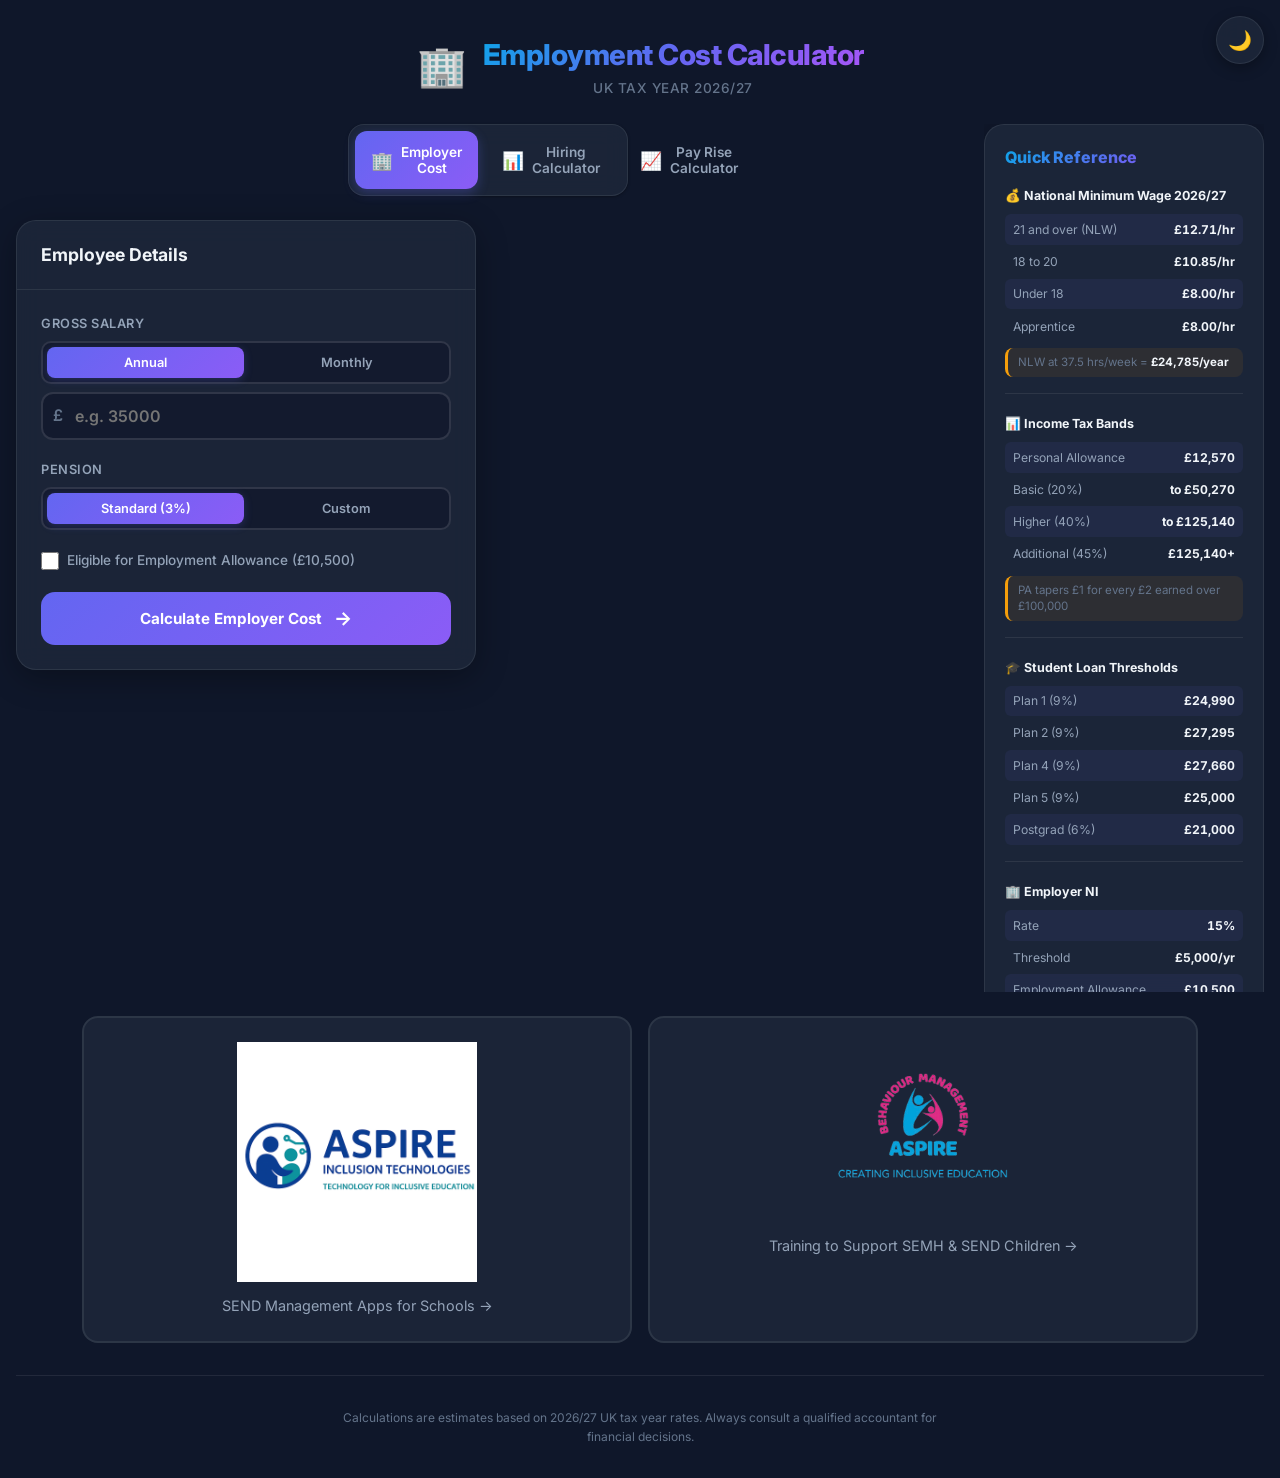
==== commit e9b3c4e5: "Fix logo ads on index.html and business.html" ====
--- a/business.html
+++ b/business.html
@@ -743,15 +743,13 @@
 
         <!-- Ad Space -->
         <div style="display:flex;gap:1rem;flex-wrap:wrap;justify-content:center;margin-top:1.5rem;">
-            <div class="ad-slot" style="flex:1;min-width:280px;max-width:550px;background:var(--bg-card);border:2px dashed var(--border-input);border-radius:16px;padding:2rem;text-align:center;">
-                <p style="color:var(--text-muted);font-size:0.85rem;margin-bottom:0.5rem;">ASPIRE INCLUSION</p>
-                <p style="font-size:1.1rem;font-weight:600;color:var(--text-primary);">SEND Management Apps for Schools</p>
-                <p style="color:var(--text-secondary);font-size:0.9rem;margin-top:0.5rem;">Your ad content here</p>
-            </div>
-            <a href="https://aspirebm.thinkific.com/" target="_blank" rel="noopener" class="ad-slot" style="flex:1;min-width:280px;max-width:550px;background:var(--bg-card);border:2px dashed var(--border-input);border-radius:16px;padding:2rem;text-align:center;text-decoration:none;transition:border-color 0.3s,transform 0.2s;display:block;" onmouseover="this.style.borderColor='var(--accent-purple)';this.style.transform='translateY(-2px)'" onmouseout="this.style.borderColor='var(--border-input)';this.style.transform=''">
-                <p style="color:var(--text-muted);font-size:0.85rem;margin-bottom:0.5rem;">ASPIRE BM TRAINING</p>
-                <p style="font-size:1.1rem;font-weight:600;color:var(--text-primary);">Training to Support SEMH &amp; SEND Children</p>
-                <p style="color:var(--text-secondary);font-size:0.9rem;margin-top:0.5rem;">Professional development courses for school staff →</p>
+            <a href="https://aspireinclusion.app/" target="_blank" rel="noopener" style="flex:1;min-width:280px;max-width:550px;background:var(--bg-card);border:2px solid var(--border-color);border-radius:16px;padding:1.5rem;text-align:center;text-decoration:none;transition:border-color 0.3s,transform 0.2s,box-shadow 0.3s;display:block;" onmouseover="this.style.borderColor='#1a5276';this.style.transform='translateY(-2px)';this.style.boxShadow='0 8px 24px rgba(0,0,0,0.15)'" onmouseout="this.style.borderColor='var(--border-color)';this.style.transform='';this.style.boxShadow=''">
+                <img src="aspire-inclusion-logo.png" alt="Aspire Inclusion Technologies" style="max-width:240px;height:auto;margin:0 auto 0.75rem;display:block;">
+                <p style="color:var(--text-secondary);font-size:0.9rem;">SEND Management Apps for Schools &rarr;</p>
+            </a>
+            <a href="https://aspirebm.thinkific.com/" target="_blank" rel="noopener" style="flex:1;min-width:280px;max-width:550px;background:var(--bg-card);border:2px solid var(--border-color);border-radius:16px;padding:1.5rem;text-align:center;text-decoration:none;transition:border-color 0.3s,transform 0.2s,box-shadow 0.3s;display:block;" onmouseover="this.style.borderColor='#e91e96';this.style.transform='translateY(-2px)';this.style.boxShadow='0 8px 24px rgba(0,0,0,0.15)'" onmouseout="this.style.borderColor='var(--border-color)';this.style.transform='';this.style.boxShadow=''">
+                <img src="aspire-bm-logo.png" alt="Aspire Behaviour Management - Creating Inclusive Education" style="max-width:180px;height:auto;margin:0 auto 0.75rem;display:block;">
+                <p style="color:var(--text-secondary);font-size:0.9rem;">Training to Support SEMH &amp; SEND Children &rarr;</p>
             </a>
         </div>
 
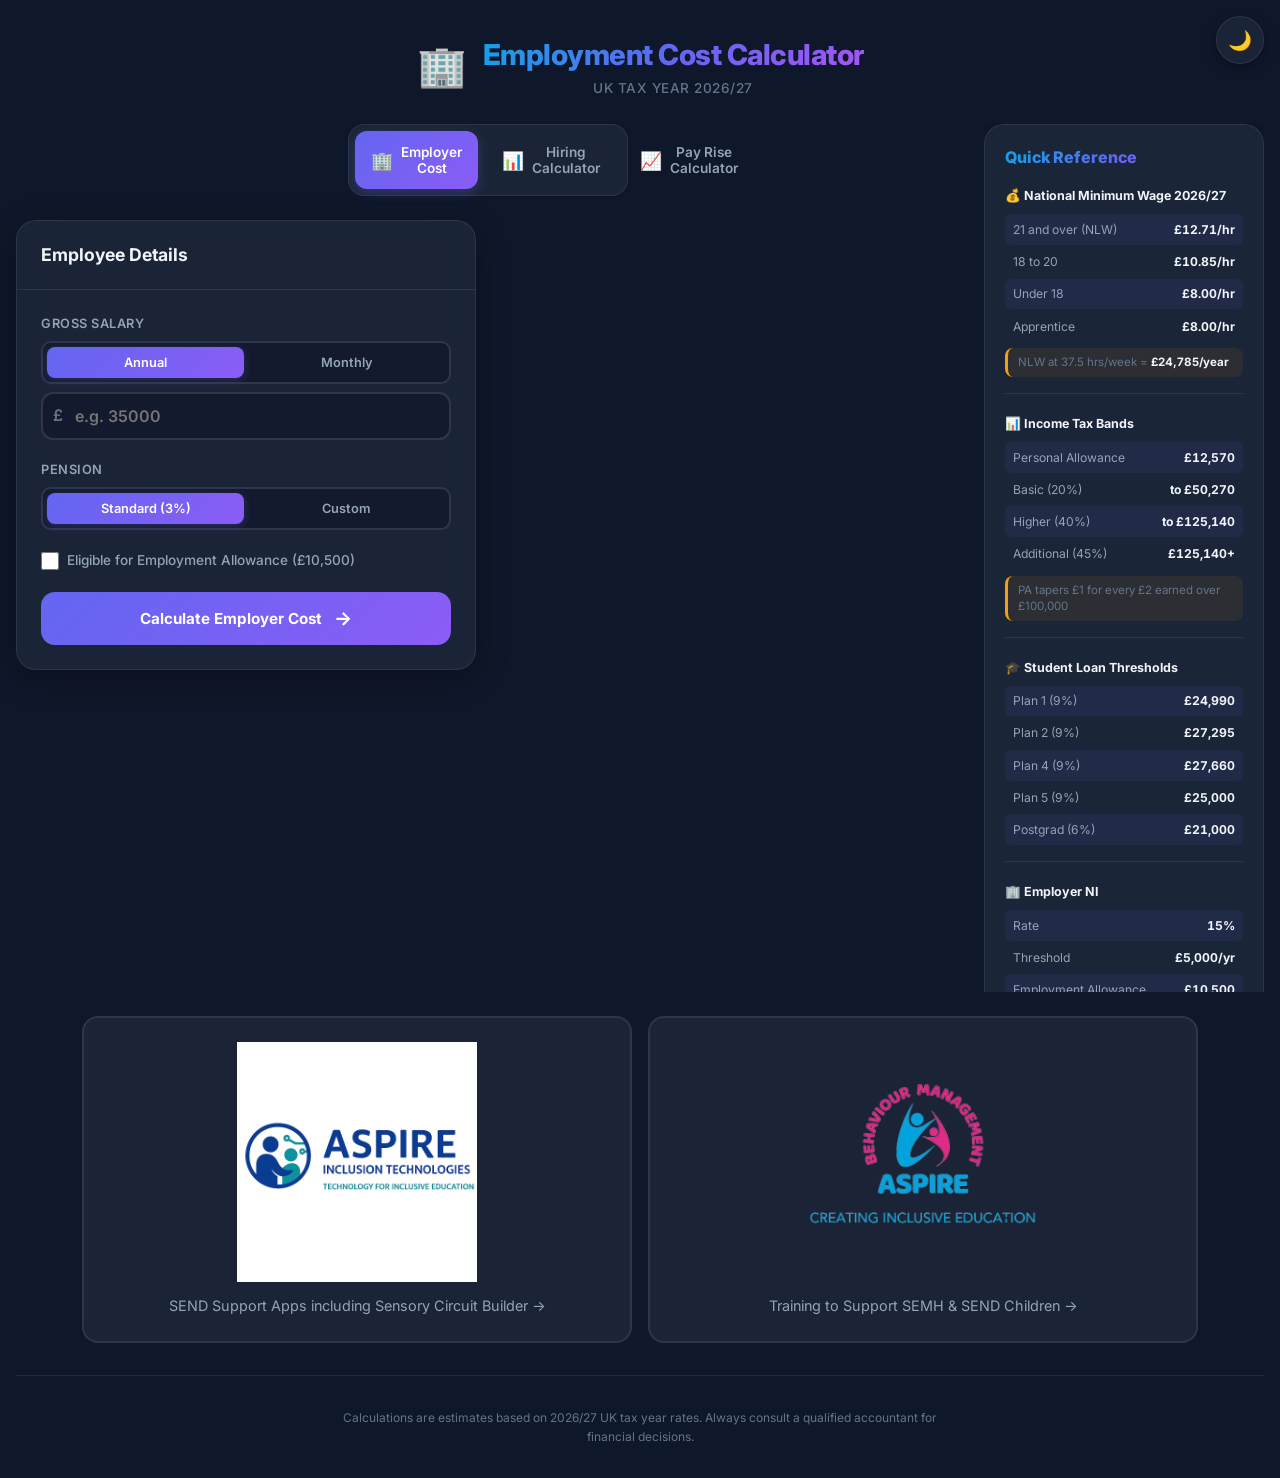
==== commit 6e783e38: "Update ad text and centre BM logo to match inclusion logo size" ====
--- a/business.html
+++ b/business.html
@@ -745,10 +745,10 @@
         <div style="display:flex;gap:1rem;flex-wrap:wrap;justify-content:center;margin-top:1.5rem;">
             <a href="https://aspireinclusion.app/" target="_blank" rel="noopener" style="flex:1;min-width:280px;max-width:550px;background:var(--bg-card);border:2px solid var(--border-color);border-radius:16px;padding:1.5rem;text-align:center;text-decoration:none;transition:border-color 0.3s,transform 0.2s,box-shadow 0.3s;display:block;" onmouseover="this.style.borderColor='#1a5276';this.style.transform='translateY(-2px)';this.style.boxShadow='0 8px 24px rgba(0,0,0,0.15)'" onmouseout="this.style.borderColor='var(--border-color)';this.style.transform='';this.style.boxShadow=''">
                 <img src="aspire-inclusion-logo.png" alt="Aspire Inclusion Technologies" style="max-width:240px;height:auto;margin:0 auto 0.75rem;display:block;">
-                <p style="color:var(--text-secondary);font-size:0.9rem;">SEND Management Apps for Schools &rarr;</p>
+                <p style="color:var(--text-secondary);font-size:0.9rem;">SEND Support Apps including Sensory Circuit Builder &rarr;</p>
             </a>
             <a href="https://aspirebm.thinkific.com/" target="_blank" rel="noopener" style="flex:1;min-width:280px;max-width:550px;background:var(--bg-card);border:2px solid var(--border-color);border-radius:16px;padding:1.5rem;text-align:center;text-decoration:none;transition:border-color 0.3s,transform 0.2s,box-shadow 0.3s;display:block;" onmouseover="this.style.borderColor='#e91e96';this.style.transform='translateY(-2px)';this.style.boxShadow='0 8px 24px rgba(0,0,0,0.15)'" onmouseout="this.style.borderColor='var(--border-color)';this.style.transform='';this.style.boxShadow=''">
-                <img src="aspire-bm-logo.png" alt="Aspire Behaviour Management - Creating Inclusive Education" style="max-width:180px;height:auto;margin:0 auto 0.75rem;display:block;">
+                <img src="aspire-bm-logo.png" alt="Aspire Behaviour Management - Creating Inclusive Education" style="max-width:240px;height:auto;margin:0 auto 0.75rem;display:block;">
                 <p style="color:var(--text-secondary);font-size:0.9rem;">Training to Support SEMH &amp; SEND Children &rarr;</p>
             </a>
         </div>
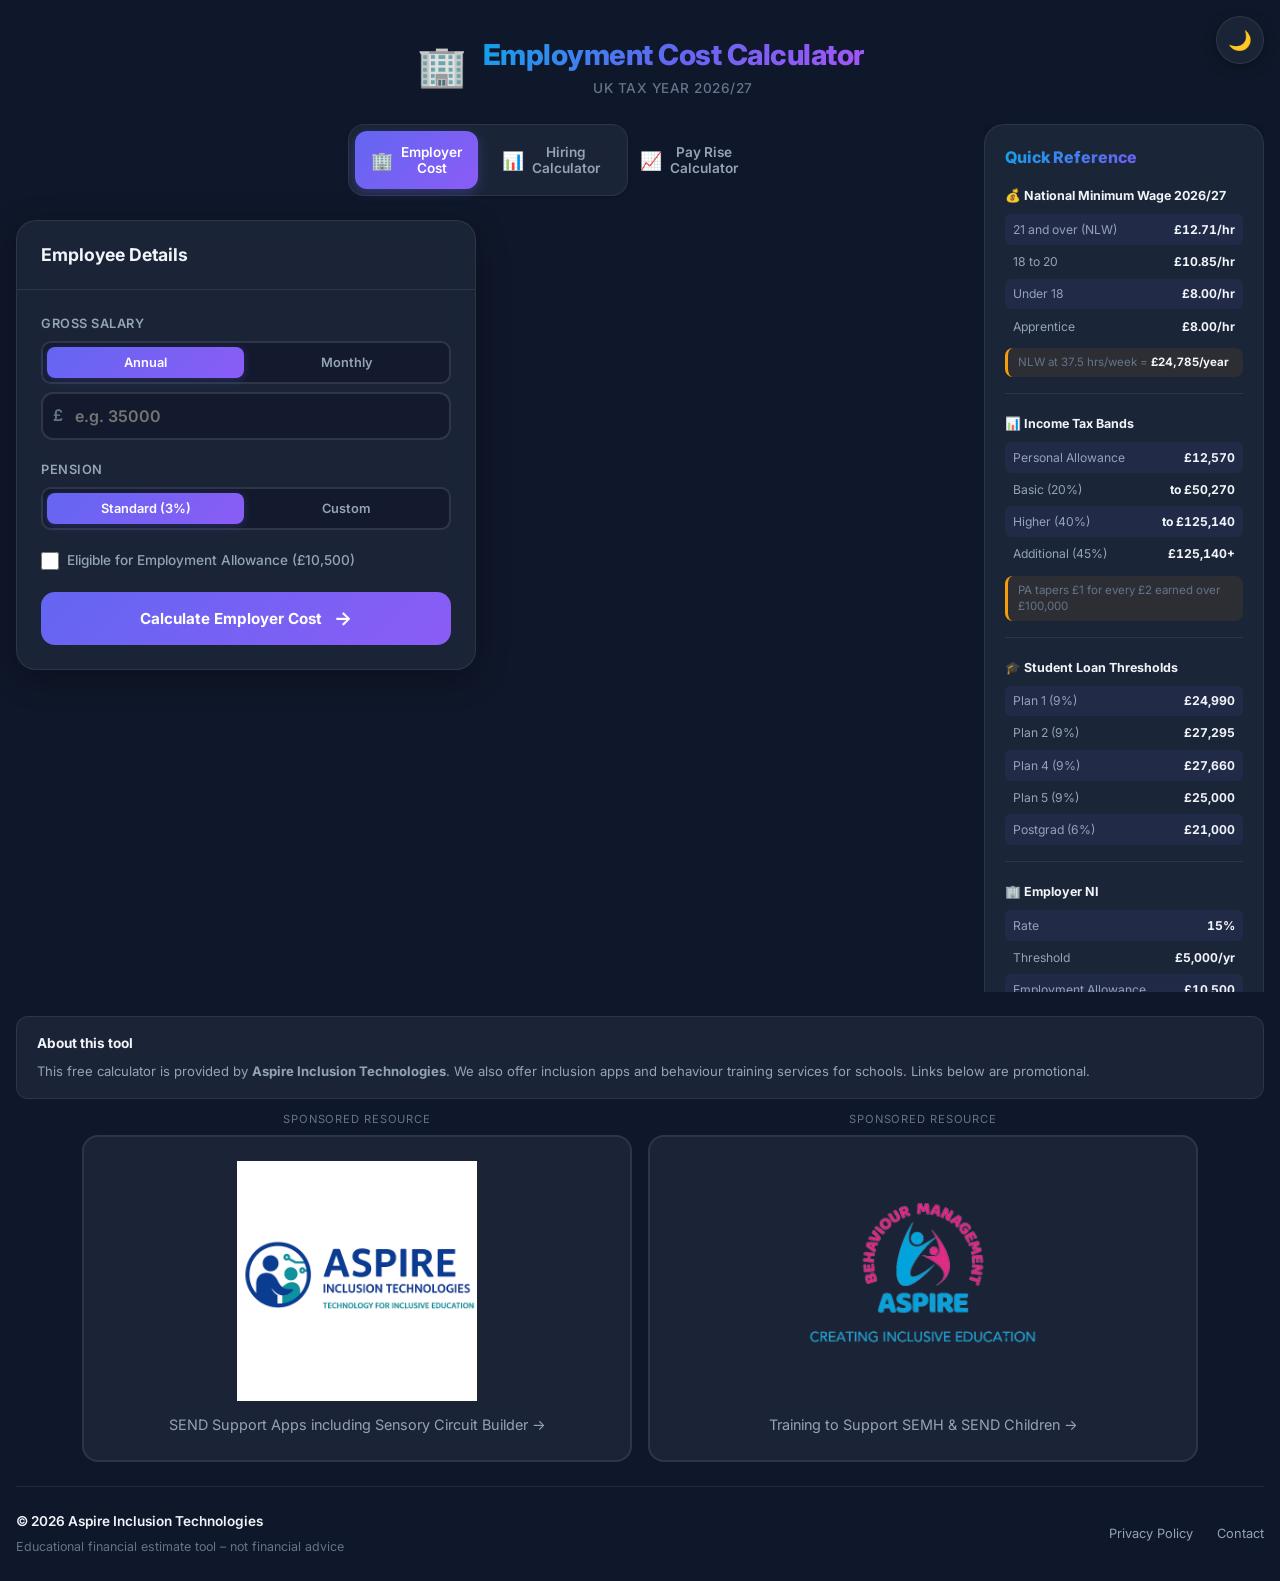
==== commit 1997aa05: "Add ad transparency, ARIA accessibility, focus states, and trust footer" ====
--- a/business.html
+++ b/business.html
@@ -62,22 +62,22 @@
                             <div class="card-body">
                                 <div class="form-group">
                                     <label for="er-salary">Gross Salary</label>
-                                    <div class="toggle-switch-group" style="margin-bottom:0.5rem;">
-                                        <button class="toggle-btn active" id="er-salary-annual" type="button">Annual</button>
-                                        <button class="toggle-btn" id="er-salary-monthly" type="button">Monthly</button>
+                                    <div class="toggle-switch-group" role="group" aria-label="Salary input period" style="margin-bottom:0.5rem;">
+                                        <button class="toggle-btn active" id="er-salary-annual" type="button" aria-pressed="true" aria-label="Enter annual salary">Annual</button>
+                                        <button class="toggle-btn" id="er-salary-monthly" type="button" aria-pressed="false" aria-label="Enter monthly salary">Monthly</button>
                                     </div>
                                     <div class="input-wrapper currency">
                                         <span class="input-prefix">£</span>
-                                        <input type="number" id="er-salary" placeholder="e.g. 35000" min="0" step="100">
+                                        <input type="number" id="er-salary" placeholder="e.g. 35000" min="0" step="100" aria-label="Employee gross salary">
                                     </div>
                                     <div class="info-badge" id="er-salary-conversion" style="margin-top:0.4rem;display:none;"></div>
                                 </div>
 
                                 <div class="form-group">
-                                    <label>Pension</label>
-                                    <div class="toggle-switch-group">
-                                        <button class="toggle-btn active" id="er-pension-standard" data-pension="standard">Standard (3%)</button>
-                                        <button class="toggle-btn" id="er-pension-custom" data-pension="custom">Custom</button>
+                                    <label id="pension-label-employer">Pension</label>
+                                    <div class="toggle-switch-group" role="group" aria-labelledby="pension-label-employer">
+                                        <button class="toggle-btn active" id="er-pension-standard" data-pension="standard" aria-pressed="true" aria-label="Standard 3% employer pension">Standard (3%)</button>
+                                        <button class="toggle-btn" id="er-pension-custom" data-pension="custom" aria-pressed="false" aria-label="Custom employer pension rate">Custom</button>
                                     </div>
                                     <div class="pension-details hidden" id="er-pension-custom-info">
                                         <div class="form-group-sm">
@@ -92,20 +92,20 @@
 
                                 <div class="form-group">
                                     <label class="checkbox-label single">
-                                        <input type="checkbox" id="er-employment-allowance">
+                                        <input type="checkbox" id="er-employment-allowance" aria-label="Eligible for Employment Allowance of 10500 pounds">
                                         <span class="checkmark"></span>
                                         Eligible for Employment Allowance (£10,500)
                                     </label>
                                 </div>
 
-                                <button class="btn-calculate" id="btn-calc-employer" type="button">
+                                <button class="btn-calculate" id="btn-calc-employer" type="button" aria-label="Calculate employer cost">
                                     <span>Calculate Employer Cost</span>
-                                    <span class="btn-icon">→</span>
+                                    <span class="btn-icon" aria-hidden="true">→</span>
                                 </button>
                             </div>
                         </div>
 
-                        <div class="card results-card" id="employer-results" style="display:none;">
+                        <div class="card results-card" id="employer-results" style="display:none;" aria-live="polite" aria-atomic="true" role="region" aria-label="Employer cost results">
                             <div class="card-header">
                                 <h2>Total Employer Cost</h2>
                             </div>
@@ -211,15 +211,15 @@
 
                                 <div class="form-group">
                                     <label class="checkbox-label single">
-                                        <input type="checkbox" id="hire-employment-allowance">
+                                        <input type="checkbox" id="hire-employment-allowance" aria-label="Already claiming Employment Allowance">
                                         <span class="checkmark"></span>
                                         Already claiming Employment Allowance
                                     </label>
                                 </div>
 
-                                <button class="btn-calculate" id="btn-calc-payroll" type="button" style="background: linear-gradient(135deg, #0ea5e9 0%, #6366f1 100%);">
+                                <button class="btn-calculate" id="btn-calc-payroll" type="button" style="background: linear-gradient(135deg, #0ea5e9 0%, #6366f1 100%);" aria-label="Calculate payroll summary">
                                     <span>Calculate Payroll Summary</span>
-                                    <span class="btn-icon">→</span>
+                                    <span class="btn-icon" aria-hidden="true">→</span>
                                 </button>
                             </div>
                         </div>
@@ -239,7 +239,7 @@
                         </div>
 
                         <!-- Payroll Summary Results -->
-                        <div class="card results-card" id="payroll-summary-results" style="display:none;">
+                        <div class="card results-card" id="payroll-summary-results" style="display:none;" aria-live="polite" aria-atomic="true" role="region" aria-label="Payroll summary results">
                             <div class="card-header">
                                 <h2>Current Payroll Summary</h2>
                             </div>
@@ -741,20 +741,45 @@
             </aside>
         </div>
 
-        <!-- Ad Space -->
-        <div style="display:flex;gap:1rem;flex-wrap:wrap;justify-content:center;margin-top:1.5rem;">
-            <a href="https://aspireinclusion.app/" target="_blank" rel="noopener" style="flex:1;min-width:280px;max-width:550px;background:var(--bg-card);border:2px solid var(--border-color);border-radius:16px;padding:1.5rem;text-align:center;text-decoration:none;transition:border-color 0.3s,transform 0.2s,box-shadow 0.3s;display:block;" onmouseover="this.style.borderColor='#1a5276';this.style.transform='translateY(-2px)';this.style.boxShadow='0 8px 24px rgba(0,0,0,0.15)'" onmouseout="this.style.borderColor='var(--border-color)';this.style.transform='';this.style.boxShadow=''">
-                <img src="aspire-inclusion-logo.png" alt="Aspire Inclusion Technologies" style="max-width:240px;height:auto;margin:0 auto 0.75rem;display:block;">
-                <p style="color:var(--text-secondary);font-size:0.9rem;">SEND Support Apps including Sensory Circuit Builder &rarr;</p>
-            </a>
-            <a href="https://aspirebm.thinkific.com/" target="_blank" rel="noopener" style="flex:1;min-width:280px;max-width:550px;background:var(--bg-card);border:2px solid var(--border-color);border-radius:16px;padding:1.5rem;text-align:center;text-decoration:none;transition:border-color 0.3s,transform 0.2s,box-shadow 0.3s;display:block;" onmouseover="this.style.borderColor='#e91e96';this.style.transform='translateY(-2px)';this.style.boxShadow='0 8px 24px rgba(0,0,0,0.15)'" onmouseout="this.style.borderColor='var(--border-color)';this.style.transform='';this.style.boxShadow=''">
-                <img src="aspire-bm-logo.png" alt="Aspire Behaviour Management - Creating Inclusive Education" style="max-width:240px;height:auto;margin:0 auto 0.75rem;display:block;">
-                <p style="color:var(--text-secondary);font-size:0.9rem;">Training to Support SEMH &amp; SEND Children &rarr;</p>
-            </a>
+        <!-- About This Tool -->
+        <div style="margin-top:1.5rem;">
+            <div style="background:var(--bg-card);border:1px solid var(--border-color);border-radius:12px;padding:1rem 1.25rem;">
+                <h3 style="font-size:0.85rem;font-weight:700;color:var(--text-primary);margin-bottom:0.4rem;">About this tool</h3>
+                <p style="font-size:0.82rem;color:var(--text-secondary);line-height:1.6;margin:0;">This free calculator is provided by <strong>Aspire Inclusion Technologies</strong>. We also offer inclusion apps and behaviour training services for schools. Links below are promotional.</p>
+            </div>
         </div>
 
-        <footer class="app-footer">
-            <p>Calculations are estimates based on 2026/27 UK tax year rates. Always consult a qualified accountant for financial decisions.</p>
+        <!-- Sponsored Resources -->
+        <div style="margin-top:0.75rem;">
+            <div style="display:flex;gap:1rem;flex-wrap:wrap;justify-content:center;">
+                <div style="flex:1;min-width:280px;max-width:550px;">
+                    <p style="font-size:0.7rem;text-transform:uppercase;letter-spacing:0.08em;color:var(--text-muted);margin-bottom:0.4rem;text-align:center;">Sponsored Resource</p>
+                    <a href="https://aspireinclusion.app/" target="_blank" rel="noopener sponsored" style="background:var(--bg-card);border:2px solid var(--border-color);border-radius:16px;padding:1.5rem;text-align:center;text-decoration:none;transition:border-color 0.3s,transform 0.2s,box-shadow 0.3s;display:block;" onmouseover="this.style.borderColor='#1a5276';this.style.transform='translateY(-2px)';this.style.boxShadow='0 8px 24px rgba(0,0,0,0.15)'" onmouseout="this.style.borderColor='var(--border-color)';this.style.transform='';this.style.boxShadow=''">
+                        <img src="aspire-inclusion-logo.png" alt="Aspire Inclusion Technologies" style="max-width:240px;height:auto;margin:0 auto 0.75rem;display:block;">
+                        <p style="color:var(--text-secondary);font-size:0.9rem;">SEND Support Apps including Sensory Circuit Builder &rarr;</p>
+                    </a>
+                </div>
+                <div style="flex:1;min-width:280px;max-width:550px;">
+                    <p style="font-size:0.7rem;text-transform:uppercase;letter-spacing:0.08em;color:var(--text-muted);margin-bottom:0.4rem;text-align:center;">Sponsored Resource</p>
+                    <a href="https://aspirebm.thinkific.com/" target="_blank" rel="noopener sponsored" style="background:var(--bg-card);border:2px solid var(--border-color);border-radius:16px;padding:1.5rem;text-align:center;text-decoration:none;transition:border-color 0.3s,transform 0.2s,box-shadow 0.3s;display:block;" onmouseover="this.style.borderColor='#e91e96';this.style.transform='translateY(-2px)';this.style.boxShadow='0 8px 24px rgba(0,0,0,0.15)'" onmouseout="this.style.borderColor='var(--border-color)';this.style.transform='';this.style.boxShadow=''">
+                        <img src="aspire-bm-logo.png" alt="Aspire Behaviour Management - Creating Inclusive Education" style="max-width:240px;height:auto;margin:0 auto 0.75rem;display:block;">
+                        <p style="color:var(--text-secondary);font-size:0.9rem;">Training to Support SEMH &amp; SEND Children &rarr;</p>
+                    </a>
+                </div>
+            </div>
+        </div>
+
+        <footer style="margin-top:1.5rem;padding:1.5rem 0;border-top:1px solid var(--border-color);">
+            <div style="display:flex;flex-wrap:wrap;justify-content:space-between;align-items:center;gap:1rem;">
+                <div>
+                    <p style="font-size:0.85rem;font-weight:600;color:var(--text-primary);margin:0 0 0.25rem;">&copy; 2026 Aspire Inclusion Technologies</p>
+                    <p style="font-size:0.78rem;color:var(--text-muted);margin:0;">Educational financial estimate tool &ndash; not financial advice</p>
+                </div>
+                <div style="display:flex;gap:1.5rem;">
+                    <a href="#" style="font-size:0.8rem;color:var(--text-secondary);text-decoration:none;" onmouseover="this.style.color='var(--text-primary)'" onmouseout="this.style.color='var(--text-secondary)'">Privacy Policy</a>
+                    <a href="#" style="font-size:0.8rem;color:var(--text-secondary);text-decoration:none;" onmouseover="this.style.color='var(--text-primary)'" onmouseout="this.style.color='var(--text-secondary)'">Contact</a>
+                </div>
+            </div>
         </footer>
     </div>
 
--- a/styles.css
+++ b/styles.css
@@ -90,6 +90,29 @@
 ::-webkit-scrollbar-track { background: var(--scrollbar-track); }
 ::-webkit-scrollbar-thumb { background: var(--scrollbar-thumb); border-radius: 3px; }
 
+/* ===== Accessibility: Focus States ===== */
+*:focus-visible {
+    outline: 2px solid var(--accent-primary);
+    outline-offset: 2px;
+    border-radius: 4px;
+}
+input:focus-visible,
+select:focus-visible,
+textarea:focus-visible {
+    outline: 2px solid var(--accent-primary);
+    outline-offset: 0;
+    box-shadow: 0 0 0 3px rgba(99, 102, 241, 0.15);
+}
+button:focus-visible {
+    outline: 2px solid var(--accent-primary);
+    outline-offset: 2px;
+}
+a:focus-visible {
+    outline: 2px solid var(--accent-primary);
+    outline-offset: 2px;
+    border-radius: 8px;
+}
+
 /* ===== Theme Toggle ===== */
 .theme-toggle {
     position: fixed;
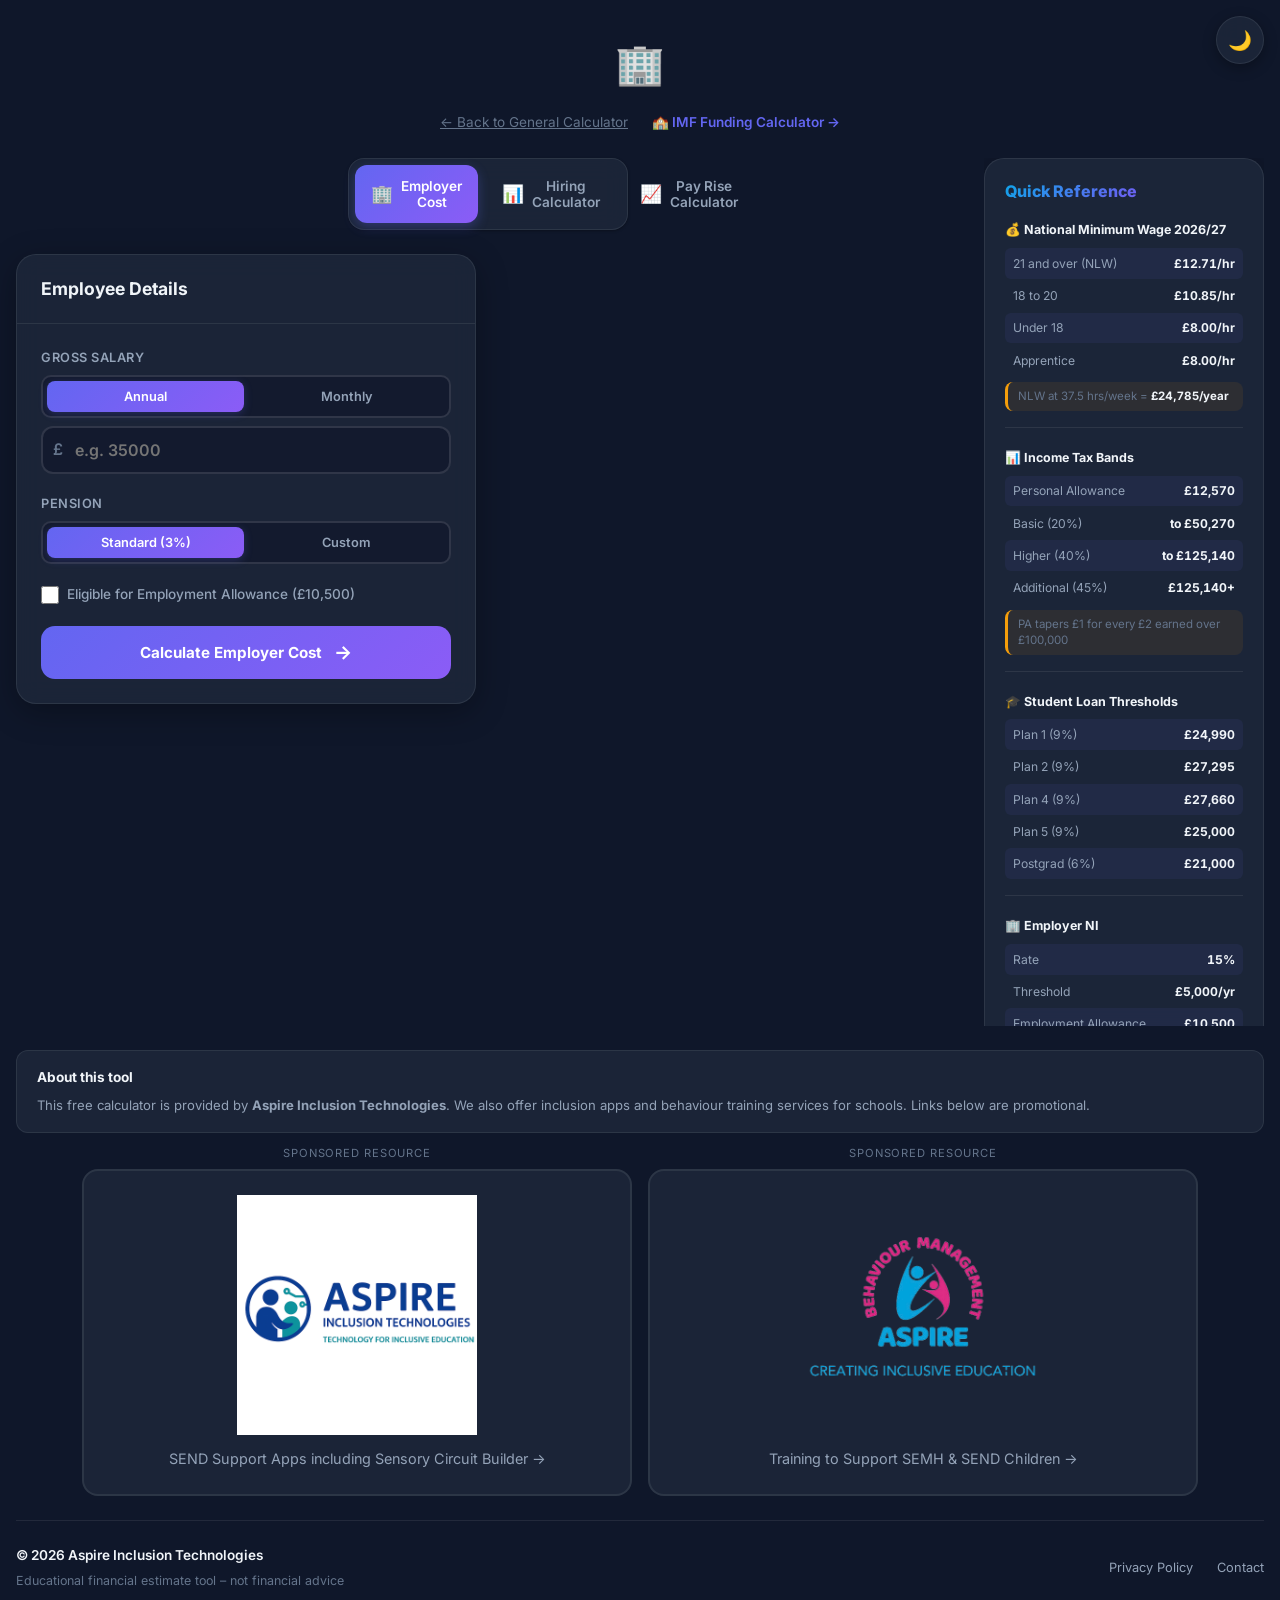
==== commit 7e3dedc2: "feat: Add IMF Funding calculator" ====
--- a/business.html
+++ b/business.html
@@ -3,8 +3,92 @@
 <head>
     <meta charset="UTF-8">
     <meta name="viewport" content="width=device-width, initial-scale=1.0">
-    <title>UK Employment Cost Calculator | 2026/27 Tax Year</title>
-    <meta name="description" content="Calculate UK employment costs including employer NI, pension contributions, hiring impact analysis and pay rise modelling for the 2026/27 tax year.">
+    <title>UK Employment Cost Calculator 2026/27 | Employer NI & Hiring Costs | Aspire Inclusion</title>
+    <meta name="description" content="Free UK employment cost calculator for 2026/27. Calculate employer NI, pension contributions, Employment Allowance savings, hiring impact, and pay rise modelling. Updated for April 2026 rates.">
+    <meta name="keywords" content="employment cost calculator, employer NI calculator, employer national insurance 2026/27, hiring cost calculator UK, Employment Allowance, employer pension, payroll cost calculator, business payroll UK">
+    <meta name="author" content="Aspire Inclusion Technologies">
+    <meta name="robots" content="index, follow">
+    <link rel="canonical" href="https://aspiremichael.github.io/Pay-Calculator/business.html">
+
+    <!-- Open Graph -->
+    <meta property="og:type" content="website">
+    <meta property="og:title" content="UK Employment Cost Calculator 2026/27 | Employer NI & Hiring Costs">
+    <meta property="og:description" content="Calculate total employment costs: employer NI (15%), pension, Employment Allowance, hiring impact and pay rise modelling for 2026/27.">
+    <meta property="og:url" content="https://aspiremichael.github.io/Pay-Calculator/business.html">
+    <meta property="og:site_name" content="Aspire Inclusion Technologies">
+    <meta property="og:locale" content="en_GB">
+
+    <!-- Twitter Card -->
+    <meta name="twitter:card" content="summary_large_image">
+    <meta name="twitter:title" content="UK Employment Cost Calculator 2026/27 | Employer NI & Hiring Costs">
+    <meta name="twitter:description" content="Free calculator: model employer NI, pension, Employment Allowance and total hiring costs for UK businesses in 2026/27.">
+
+    <!-- JSON-LD Structured Data -->
+    <script type="application/ld+json">
+    {
+        "@context": "https://schema.org",
+        "@type": "WebApplication",
+        "name": "UK Employment Cost Calculator 2026/27",
+        "description": "Calculate UK employment costs including employer NI, pension contributions, Employment Allowance, hiring impact analysis and pay rise modelling for the 2026/27 tax year.",
+        "url": "https://aspiremichael.github.io/Pay-Calculator/business.html",
+        "applicationCategory": "FinanceApplication",
+        "operatingSystem": "Any",
+        "offers": {
+            "@type": "Offer",
+            "price": "0",
+            "priceCurrency": "GBP"
+        },
+        "creator": {
+            "@type": "Organization",
+            "name": "Aspire Inclusion Technologies",
+            "url": "https://aspireinclusion.app/"
+        },
+        "dateModified": "2026-03-24",
+        "inLanguage": "en-GB",
+        "isAccessibleForFree": true,
+        "browserRequirements": "Requires JavaScript"
+    }
+    </script>
+    <script type="application/ld+json">
+    {
+        "@context": "https://schema.org",
+        "@type": "FAQPage",
+        "mainEntity": [
+            {
+                "@type": "Question",
+                "name": "What is the employer NI rate for 2026/27?",
+                "acceptedAnswer": {
+                    "@type": "Answer",
+                    "text": "For 2026/27, employer National Insurance is 15% on earnings above £5,000 per employee (the Secondary Threshold). There is no upper limit — employers pay 15% on all earnings above this threshold."
+                }
+            },
+            {
+                "@type": "Question",
+                "name": "What is Employment Allowance for 2026/27?",
+                "acceptedAnswer": {
+                    "@type": "Answer",
+                    "text": "Employment Allowance for 2026/27 is £10,500. Eligible employers can offset up to £10,500 against their total employer NI bill. Businesses with a previous year employer NI bill above £100,000 are not eligible."
+                }
+            },
+            {
+                "@type": "Question",
+                "name": "How much does it cost to employ someone in the UK in 2026/27?",
+                "acceptedAnswer": {
+                    "@type": "Answer",
+                    "text": "The total cost includes salary, employer NI (15% above £5,000), and pension contributions (minimum 3% employer). For example, an employee earning £30,000 costs approximately £33,750 in employer NI alone, plus pension. Use this calculator to model exact costs."
+                }
+            },
+            {
+                "@type": "Question",
+                "name": "What is the minimum employer pension contribution in the UK?",
+                "acceptedAnswer": {
+                    "@type": "Answer",
+                    "text": "The minimum employer pension contribution under auto-enrolment is 3% on qualifying earnings between £6,240 and £50,270. Many employers contribute more than the minimum. The employee minimum contribution is 5%."
+                }
+            }
+        ]
+    }
+    </script>
     <link rel="preconnect" href="https://fonts.googleapis.com">
     <link rel="preconnect" href="https://fonts.gstatic.com" crossorigin>
     <link href="https://fonts.googleapis.com/css2?family=Inter:wght@300;400;500;600;700;800&display=swap" rel="stylesheet">
@@ -23,13 +107,11 @@
             <div class="header-content">
                 <div class="logo-area">
                     <div class="logo-icon">🏢</div>
-                    <div>
-                        <h1>Employment Cost Calculator</h1>
-                        <p class="subtitle">UK Tax Year 2026/27</p>
-                    </div>
                 </div>
-
-
+            </div>
+            <div style="text-align:center;margin-top:1rem;display:flex;justify-content:center;gap:1.5rem;flex-wrap:wrap;">
+                <a href="index.html" style="color:var(--text-muted);font-size:0.85rem;text-decoration:underline;">← Back to General Calculator</a>
+                <a href="imf.html" style="color:var(--accent-primary);font-size:0.85rem;text-decoration:none;font-weight:600;display:flex;align-items:center;gap:0.25rem;">🏫 IMF Funding Calculator &rarr;</a>
             </div>
         </header>
 
@@ -776,8 +858,8 @@
                     <p style="font-size:0.78rem;color:var(--text-muted);margin:0;">Educational financial estimate tool &ndash; not financial advice</p>
                 </div>
                 <div style="display:flex;gap:1.5rem;">
-                    <a href="#" style="font-size:0.8rem;color:var(--text-secondary);text-decoration:none;" onmouseover="this.style.color='var(--text-primary)'" onmouseout="this.style.color='var(--text-secondary)'">Privacy Policy</a>
-                    <a href="#" style="font-size:0.8rem;color:var(--text-secondary);text-decoration:none;" onmouseover="this.style.color='var(--text-primary)'" onmouseout="this.style.color='var(--text-secondary)'">Contact</a>
+                    <a href="https://aspireinclusion.app/privacy.html" target="_blank" rel="noopener" style="font-size:0.8rem;color:var(--text-secondary);text-decoration:none;" onmouseover="this.style.color='var(--text-primary)'" onmouseout="this.style.color='var(--text-secondary)'">Privacy Policy</a>
+                    <a href="https://aspireinclusion.app/" target="_blank" rel="noopener" style="font-size:0.8rem;color:var(--text-secondary);text-decoration:none;" onmouseover="this.style.color='var(--text-primary)'" onmouseout="this.style.color='var(--text-secondary)'">Contact</a>
                 </div>
             </div>
         </footer>
--- a/styles.css
+++ b/styles.css
@@ -113,6 +113,24 @@
     border-radius: 8px;
 }
 
+/* ===== Fieldset Reset (Accessibility) ===== */
+fieldset {
+    min-width: 0;
+    border: none;
+    padding: 0;
+    margin: 0;
+}
+fieldset legend {
+    font-weight: 600;
+    font-size: 0.85rem;
+    text-transform: uppercase;
+    letter-spacing: 0.05em;
+    color: var(--text-secondary);
+    margin-bottom: 0.5rem;
+    padding: 0;
+    width: 100%;
+}
+
 /* ===== Theme Toggle ===== */
 .theme-toggle {
     position: fixed;
